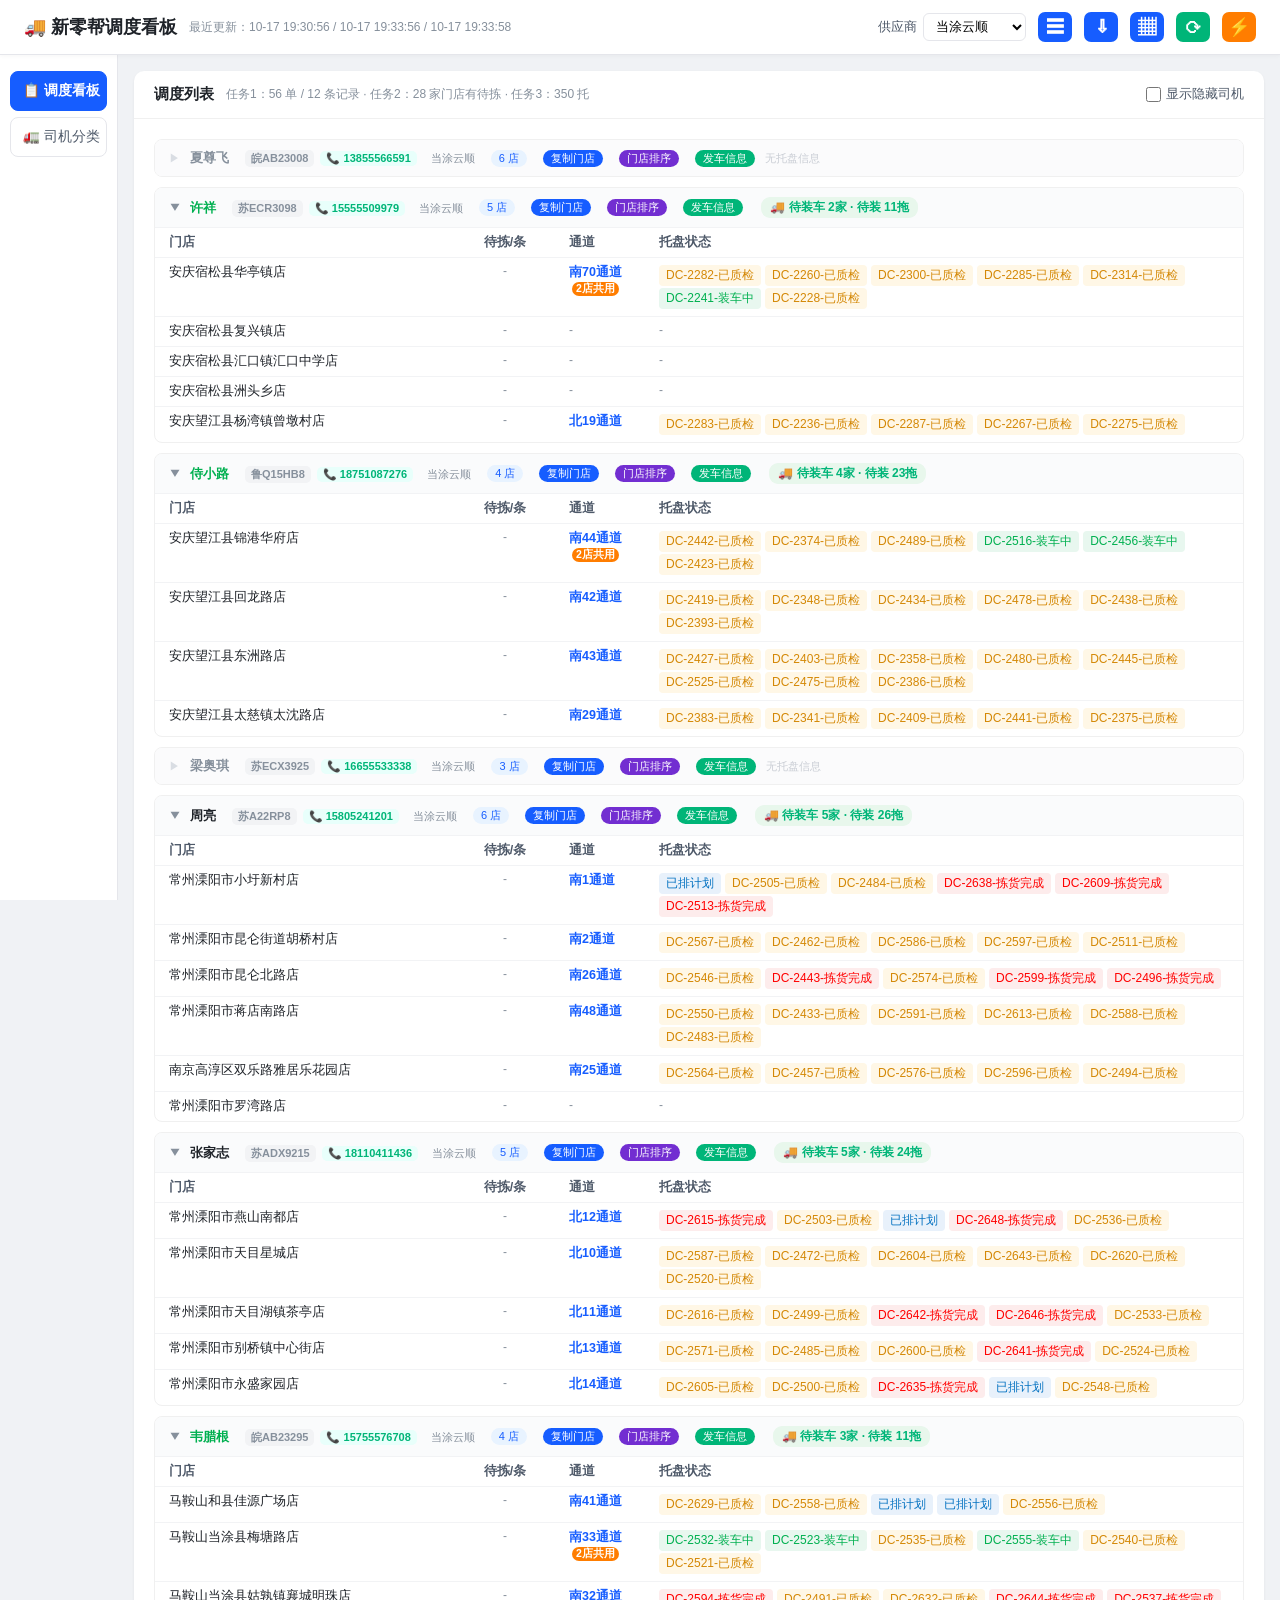
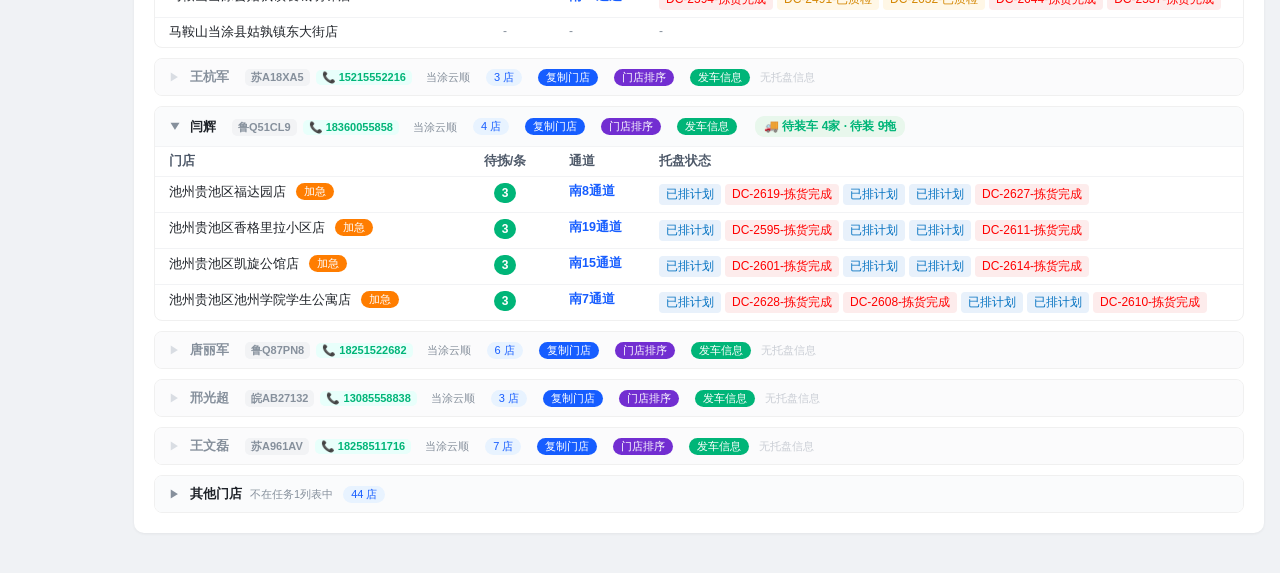
==== index.html @ 0884b400 "chore: 2026-10-18T03:35:46 更新 index.html" ====
<!DOCTYPE html>
<html lang="zh-CN">
<head>
<meta charset="UTF-8">
<meta name="viewport" content="width=device-width, initial-scale=1.0">
<title>新零帮调度看板</title>
<style>
  * { margin:0; padding:0; box-sizing:border-box; }
  body { font-family:-apple-system,"PingFang SC","Microsoft YaHei",sans-serif; background:#f0f2f5; color:#1f2329; padding-bottom:40px; }
  header { background:#fff; border-bottom:1px solid #e5e6eb; padding:12px 24px; position:sticky; top:0; z-index:10; display:flex; align-items:center; gap:12px; box-shadow:0 1px 4px rgba(0,0,0,.04); flex-wrap:wrap; }
  header h1 { font-size:18px; }
  #update-time { font-size:12px; color:#86909c; flex:1; min-width:180px; }
  .btn { border:none; border-radius:6px; padding:8px 16px; font-size:13px; cursor:pointer; color:#fff; background:#165dff; transition:.15s; }
  .btn:hover { background:#4080ff; }
  .btn:disabled { background:#a9c3ff; cursor:not-allowed; }
  .btn.mini { padding:5px 12px; font-size:12px; }
  .btn.refresh-all { background:#00b578; }
  .btn.refresh-all:hover { background:#23c082; }
  .btn.full-update { background:#ff7d00; }
  .btn.full-update:hover { background:#ff9a2e; }
  /* 【2026-10-14 用户要求】顶部按钮图标化省空间：仅图标+悬浮提示 */
  .btn.icon { width:34px; height:30px; padding:0; font-size:18px; font-weight:600; line-height:1; display:inline-flex; align-items:center; justify-content:center; border-radius:7px; }
  .spin.only { margin-right:0; }
  main { width:100%; margin:16px auto 0; padding:0 16px; }
  .card { background:#fff; border-radius:10px; box-shadow:0 1px 3px rgba(0,0,0,.06); overflow:hidden; }
  .card-head { display:flex; align-items:center; gap:12px; padding:14px 20px; border-bottom:1px solid #f0f0f0; flex-wrap:wrap; }
  .card-head h2 { font-size:15px; }
  .card-head .sub { font-size:12px; color:#86909c; flex:1; }
  .sum-row { display:none; gap:10px; flex-wrap:wrap; padding:12px 20px; border-bottom:1px solid #f0f0f0; background:#fafbfc; }  /* 2026-10-10 用户要求隐藏汇总条，需要时改回 display:flex */
  .sum-item { background:#fff; border:1px solid #f0f0f0; border-radius:6px; padding:5px 12px; font-size:12px; color:#4e5969; }
  .sum-item b { font-size:16px; margin-right:4px; }
  .card-body { padding:10px 20px 20px; font-size:13px; }
  .empty { color:#86909c; padding:20px 0; text-align:center; }
  details.group { border:1px solid #f0f0f0; border-radius:8px; margin-top:10px; overflow:hidden; }
  details.group summary { list-style:none; cursor:pointer; display:flex; align-items:center; gap:10px; padding:9px 14px; background:#fafbfc; font-size:13px; user-select:none; }
  details.group summary::-webkit-details-marker { display:none; }
  details.group summary .arrow { transition:.2s; color:#86909c; font-size:11px; }
  details.group[open] summary .arrow { transform:rotate(90deg); }
  details.group summary:hover { background:#f2f3f5; }
  .driver-cell b { font-size:13px; }
  .driver-cell b.loading { color:#00B050; }
  .driver-cell span { font-size:11px; color:#86909c; margin-left:8px; }
  .carrier-edit { font-size:11px; color:#86909c; margin-left:8px; padding:2px 6px; border-radius:5px; }
  .carrier-edit:empty { display:none; }
  .g-cnt { font-size:11px; color:#165dff; background:#e8f3ff; border-radius:10px; padding:1px 8px; }
  /* 【2026-10-14】司机联系方式：车牌 + 可点击拨号的手机号 */
  .drv-contact { display:inline-flex; align-items:center; gap:6px; margin-left:8px; white-space:nowrap; }
  .drv-plate { font-size:11px; color:#4e5969; background:#f2f3f5; border-radius:5px; padding:1px 6px; font-weight:600; }
  .drv-tel { font-size:11px; color:#00b578; text-decoration:none; background:#e8fffb; border-radius:5px; padding:1px 6px; font-weight:600; }
  .drv-tel:hover { background:#00b578; color:#fff; }
  .g-none { font-size:11px; color:#c9cdd4; }
  /* 无托盘状态信息的分组：折起且不可展开 */
  details.group.no-pallet summary { cursor:default; background:#fbfbfc; }
  details.group.no-pallet summary:hover { background:#fbfbfc; }
  details.group.no-pallet .arrow { color:#d9dde3; }
  details.group.no-pallet summary b { color:#86909c; }
  table { border-collapse:collapse; width:100%; table-layout:fixed; }
  th,td { border-top:1px solid #f2f3f5; padding:6px 14px; text-align:left; font-size:12.5px; vertical-align:top; overflow-wrap:break-word; }
  th { color:#4e5969; font-weight:600; background:#fff; }
  th.c,td.c { text-align:center; }
  col.w-store { width:300px; }
  col.w-wait { width:100px; }
  col.w-chan { width:90px; }
  .cnt { display:inline-flex; align-items:center; justify-content:center; min-width:22px; height:20px; padding:0 7px; border-radius:10px; background:#00b578; color:#fff; font-size:12px; font-weight:600; }
  .cnt.zero { background:#e5e6eb; color:#86909c; font-weight:400; }
  td.wait-hot { background:#fffbe6; }
  .channel { font-weight:600; color:#165dff; white-space:nowrap; }
  .chan-share { display:inline-block; margin-left:3px; padding:0 4px; border-radius:8px; font-size:10.5px; font-weight:600; color:#fff; background:#ff7d00; white-space:nowrap; }
  .pallet { display:inline-block; margin:1px 4px 1px 0; padding:2px 7px; border-radius:4px; font-size:12px; background:#f2f3f5; }
  .pallet.s-DOING { color:#0070C0; background:#e8f1fb; }
  .pallet.s-FINISH { color:#FF0000; background:#fdecec; }
  .pallet.s-CHECKED { color:#d48806; background:#fff7e6; }
  .pallet.s-LOADING { color:#00B050; background:#e8f7ef; }
  .loaded { color:#86909c; font-size:12px; }
  .rush-btn { margin-left:10px; padding:1px 8px; font-size:11px; border:none; border-radius:9px; background:#ff7d00; color:#fff; cursor:pointer; vertical-align:1px; }
  .rush-btn:hover { background:#ff9a2e; }
  .rush-btn:disabled { background:#c9cdd4; cursor:default; }
  .copy-btn { margin-left:6px; padding:1px 8px; font-size:11px; border:none; border-radius:9px; background:#165dff; color:#fff; cursor:pointer; vertical-align:1px; }
  .copy-btn:hover { background:#4080ff; }
  .copy-btn.ok { background:#00b578; }
  .depart-btn { margin-left:6px; padding:1px 8px; font-size:11px; border:none; border-radius:9px; background:#00b578; color:#fff; cursor:pointer; vertical-align:1px; }
  .depart-btn:hover { background:#23c082; }
  .depart-btn:disabled { background:#c9cdd4; cursor:default; }
  .route-btn { margin-left:6px; padding:1px 8px; font-size:11px; border:none; border-radius:9px; background:#722ed1; color:#fff; cursor:pointer; vertical-align:1px; }
  .route-btn:hover { background:#8b3fe8; }
  .route-btn:disabled { background:#c9cdd4; cursor:default; }
  /* ---- 左侧页签 ---- */
  .layout { display:flex; align-items:flex-start; }
  .tabs { position:sticky; width:118px; flex-shrink:0; display:flex; flex-direction:column; align-items:stretch; gap:6px; padding:16px 10px; background:#fff; border-right:1px solid #e5e6eb; height:calc(100vh - 60px); overflow-y:auto; z-index:5; }
  .tab { border:1px solid #e5e6eb; background:#fff; color:#4e5969; padding:10px 12px; border-radius:8px; font-size:13.5px; cursor:pointer; text-align:left; white-space:nowrap; }
  .tab:hover { background:#f2f3f5; }
  .tab.active { background:#165dff; border-color:#165dff; color:#fff; font-weight:600; }
  .tab.active:hover { background:#4080ff; }
  .content { flex:1; min-width:0; }
  .pallet-toggle { display:inline-flex; align-items:center; gap:5px; font-size:12.5px; color:#4e5969; cursor:pointer; user-select:none; white-space:nowrap; }
  .pallet-toggle input { width:15px; height:15px; accent-color:#165dff; cursor:pointer; }
  /* ---- 司机分类页 ---- */
  .drv-table { width:100%; border-collapse:collapse; }
  .drv-table th, .drv-table td { padding:9px 12px; border-bottom:1px solid #f2f3f5; text-align:left; font-size:13.5px; }
  .drv-table th { color:#86909c; font-weight:500; font-size:12.5px; background:#f7f8fa; }
  .drv-table tr:last-child td { border-bottom:none; }
  .drv-radio { display:inline-flex; align-items:center; gap:5px; cursor:pointer; user-select:none; font-size:13px; }
  .drv-radio input { width:16px; height:16px; accent-color:#ff7d00; cursor:pointer; }
  .drv-badge { display:inline-block; margin-left:6px; padding:1px 8px; border-radius:9px; font-size:11px; background:#fff3e8; color:#ff7d00; font-weight:600; }
  .load-progress { display:inline-block; margin-left:8px; padding:2px 9px; border-radius:9px; font-size:12px; background:#e8f7ec; color:#00b578; font-weight:600; white-space:nowrap; }
  .drv-date { color:#86909c; font-size:12px; }
  .modal-bg { position:fixed; inset:0; background:rgba(0,0,0,.45); display:none; align-items:center; justify-content:center; z-index:100; padding:14px; }
  .modal-bg.show { display:flex; }
  .modal { background:#fff; border-radius:10px; width:min(560px,100%); max-height:88vh; display:flex; flex-direction:column; overflow:hidden; box-shadow:0 8px 30px rgba(0,0,0,.2); }
  .modal h3 { font-size:15px; padding:13px 16px; border-bottom:1px solid #f0f0f0; }
  .modal .meta { font-size:12px; color:#86909c; padding:9px 16px 0; }
  .modal textarea { flex:1; margin:10px 16px; padding:10px; border:1px solid #e5e6eb; border-radius:6px; font-family:inherit; font-size:13px; line-height:1.65; min-height:300px; resize:none; color:#1f2329; background:#fafbfc; }
  .modal .foot { display:flex; gap:8px; justify-content:flex-end; padding:0 16px 14px; }
  .modal .btn.gray { background:#86909c; }
  .modal .btn.gray:hover { background:#a3aab4; }
  details.log { margin-top:16px; background:#fff; border-radius:10px; box-shadow:0 1px 3px rgba(0,0,0,.06); padding:12px 20px; }
  details.log summary { font-size:12px; color:#165dff; cursor:pointer; }
  details.log pre { background:#f7f8fa; border-radius:6px; padding:10px; font-size:11px; line-height:1.5; white-space:pre-wrap; max-height:220px; overflow:auto; margin-top:6px; color:#4e5969; }
  .spin { display:inline-block; width:12px; height:12px; border:2px solid #fff; border-top-color:transparent; border-radius:50%; animation:r .7s linear infinite; vertical-align:-2px; margin-right:5px; }
  @keyframes r { to { transform:rotate(360deg); } }

  /* ---- 手机适配（<=640px） ---- */
  @media (max-width: 640px) {
    body { padding-bottom:24px; }
    header { padding:10px 12px; gap:8px; }
    header h1 { font-size:16px; width:100%; }
    #update-time { font-size:11px; min-width:0; width:100%; order:3; }
    header label { font-size:12px !important; margin-left:auto; }
    header select { padding:8px 10px !important; font-size:13px !important; }
    .btn.mini { padding:10px 12px; font-size:13px; }
    .btn.icon { width:42px; height:36px; padding:0; font-size:20px; font-weight:600; }
    .btn.refresh-all { padding:10px 14px; }
    .btn.full-update { padding:10px 14px; }
    main { padding:0 8px; margin-top:10px; }
    .layout { display:block; }
    .tabs { position:sticky; top:0; width:100%; height:auto !important; overflow:visible; flex-direction:row; gap:8px; padding:8px 10px; border-right:none; border-bottom:1px solid #e5e6eb; box-shadow:0 2px 6px rgba(0,0,0,.05); }
    .tab { flex:1; padding:10px 8px; font-size:13px; text-align:center; border-radius:8px; }
    .card-head { padding:10px 12px; }
    .card-head h2 { font-size:14px; }
    .card-head .sub { font-size:11px; }
    .sum-row { padding:8px 10px; gap:6px; }
    .sum-item { padding:4px 8px; font-size:11px; border-radius:5px; }
    .sum-item b { font-size:14px; }
    .card-body { padding:6px 10px 14px; font-size:12.5px; }
    details.group summary { padding:10px 10px; flex-wrap:wrap; row-gap:7px; }
    /* 手机端 summary 三行：①司机姓名+劳务+店数 ②按钮 ③装车进度统计 */
    details.group summary .arrow { width:14px; flex:none; }
    .driver-cell { order:1; flex:1 1 auto; min-width:0; display:flex; flex-wrap:wrap; align-items:center; row-gap:4px; }
    .drv-contact { margin-left:0; }
    .g-cnt { order:2; flex:none; }
    .copy-btn, .route-btn, .depart-btn { order:3; margin-left:0; flex:1 1 0; text-align:center; padding:7px 0; font-size:12px; }
    .copy-btn { order:3; } .route-btn { order:4; } .depart-btn { order:5; }
    .load-progress { order:6; width:100%; text-align:center; margin-left:0; padding:6px 0; font-size:12.5px; }
    .g-none { order:7; width:100%; text-align:right; }
    .carrier-edit { width:72px; }
    col.w-store { width:34%; }
    col.w-wait { width:58px; }
    col.w-chan { width:64px; }
    th,td { padding:6px 6px; font-size:12px; }
    th:nth-child(4), td:nth-child(4) { word-break:break-all; }
    /* 表头不竖排：表格窄屏内横向滚动，列宽保底 */
    details table { display:block; overflow-x:auto; -webkit-overflow-scrolling:touch; min-width:100%; }
    details table th { white-space:nowrap; }
    details table col.w-store { width:130px; min-width:130px; }
    details table col.w-wait { width:64px; min-width:64px; }
    details table col.w-chan { width:72px; min-width:72px; }
    details table td:nth-child(4) { min-width:150px; }
    .pallet { padding:2px 5px; font-size:11px; margin:1px 2px 1px 0; }
    .cnt { min-width:20px; height:19px; font-size:11px; padding:0 5px; }
    .channel { font-size:11.5px; }
    details.log { margin-top:12px; padding:10px 12px; }
  }
  /* 超窄屏（<=380px）：列宽再收紧一点，其余靠横向滚动 */
  @media (max-width: 380px) {
    details table col.w-store { width:110px; min-width:110px; }
    details table col.w-chan { width:60px; min-width:60px; }
    .sum-item { padding:3px 6px; font-size:10px; }
    .sum-item b { font-size:13px; }
  }
</style>
</head>
<body>
<header>
  <h1>🚚 新零帮调度看板</h1>
  <span id="update-time">加载中…</span>
  <label style="font-size:12.5px;color:#4e5969;display:flex;align-items:center;gap:6px;">供应商
    <select id="carrier-sel" onchange="runTask('1')" style="padding:5px 8px;border:1px solid #e5e6eb;border-radius:6px;font-size:12.5px;background:#fff;cursor:pointer;">
      <option value="all">全部供应商</option>
      <option value="6666600000863" selected>当涂云顺</option>
      <option value="6666600000749">当涂日日顺</option>
      <option value="6666600000114">当涂逍蜂</option>
      <option value="6666600000115">当涂原赫</option>
    </select>
  </label>
  <button class="btn mini icon" id="btn-1" onclick="runTask('1')" title="任务更新" aria-label="任务更新">☰</button>
  <button class="btn mini icon" id="btn-2" onclick="runTask('2')" title="待拣更新" aria-label="待拣更新">⇩</button>
  <button class="btn mini icon" id="btn-3" onclick="runTask('3')" title="集货位更新" aria-label="集货位更新">▦</button>
  <button class="btn refresh-all icon" id="btn-all" onclick="runTask('all')" title="待拣+集货更新" aria-label="待拣+集货更新">⟳</button>
  <button class="btn full-update icon" id="btn-full" onclick="runTask('full')" title="全部更新" aria-label="全部更新">⚡</button>
</header>
<div class="layout">
<nav class="tabs">
  <button class="tab active" id="tab-board" onclick="switchTab('board')">📋 调度看板</button>
  <button class="tab" id="tab-drivers" onclick="switchTab('drivers')">🚛 司机分类</button>
</nav>
<div class="content">
<main id="page-board">
  <section class="card">
    <div class="card-head">
      <h2>调度列表</h2>
      <span class="sub" id="sub-main"></span>
      <label class="pallet-toggle" title="勾选后显示全部司机（含司机分类页中标记「不显示」的）；默认只显示标记「显示」的司机">
        <input type="checkbox" id="show-pallet-chk" onchange="if(LAST)render(LAST)">显示隐藏司机
      </label>
    </div>
    <div class="sum-row" id="sum-row"></div>
    <div class="card-body" id="body-main"><div class="empty">暂无数据，点击「全部更新」获取</div></div>
  </section>

  <details class="log" id="log-box" style="display:none;">
    <summary>执行日志</summary>
    <pre id="log-pre"></pre>
  </details>
</main>
<main id="page-drivers" style="display:none">
  <section class="card">
    <div class="card-head">
      <h2>司机分类</h2>
      <span class="sub" id="drv-sub">加载中…</span>
    </div>
    <div class="card-body" id="drv-body"><div class="empty">加载中…</div></div>
  </section>
</main>
</div>
</div>
<div class="modal-bg" id="depart-modal" onclick="if(event.target===this)closeDepartModal()">
  <div class="modal">
    <h3 id="depart-title">发车信息</h3>
    <div class="meta" id="depart-meta"></div>
    <textarea id="depart-text" readonly spellcheck="false"></textarea>
    <div class="foot">
      <button class="btn mini" onclick="copyDepartText(this)">复制</button>
      <button class="btn mini gray" onclick="closeDepartModal()">关闭</button>
    </div>
  </div>
</div>
<script>
const ST_CN = {'DOING':'已排计划','FINISH':'拣货完成','CHECKED':'已质检','LOADING':'装车中'};
let running = false;
let LAST = null;

function fmtTime(ts){
  if(!ts) return '';
  const d = new Date(ts*1000);
  const p = n => String(n).padStart(2,'0');
  return `${d.getMonth()+1}-${p(d.getDate())} ${p(d.getHours())}:${p(d.getMinutes())}:${p(d.getSeconds())}`;
}
function esc(s){ return String(s??'').replace(/[&<>"]/g, c => ({'&':'&amp;','<':'&lt;','>':'&gt;','"':'&quot;'}[c])); }

// 劳务名称手动覆盖：按司机名记在 localStorage，改完立即保存并显示
let CARRIER_OVR = {};
try{ CARRIER_OVR = JSON.parse(localStorage.getItem('xlb_carrier_ovr')||'{}'); }catch(e){ CARRIER_OVR = {}; }
function saveCarrier(input, driver){
  const v = input.value.trim();
  if(v) CARRIER_OVR[driver] = v; else delete CARRIER_OVR[driver];
  try{ localStorage.setItem('xlb_carrier_ovr', JSON.stringify(CARRIER_OVR)); }catch(e){}
}
function carrierOf(g){
  return CARRIER_OVR[g.driver] || g.carrier || '';
}

function find2(counts, name){
  if(counts[name] !== undefined) return {n: counts[name], hit: name};
  for(const k in counts){ if(k && (name.includes(k) || k.includes(name))) return {n: counts[k], hit: k}; }
  return null;
}
function find3(stores, name){
  if(stores[name]) return {e: stores[name], hit: name};
  for(const k in stores){ if(k && (name.includes(k) || k.includes(name))) return {e: stores[k], hit: k}; }
  return null;
}

function render(data){
  // 【2026-10-17】渲染全程保护：任何异常都保留原列表，绝不清空页面
  const bodyEl = document.getElementById('body-main');
  const prevHtml = bodyEl ? bodyEl.innerHTML : '';
  try{
    renderInner(data);
  }catch(e){
    if(prevHtml && bodyEl) bodyEl.innerHTML = prevHtml;
    const sub = document.getElementById('sub-main');
    if(sub) sub.textContent = '⚠️ 本次渲染异常已保留原列表（' + (e && e.message || e) + '）';
    console.error('render 异常:', e);
  }
}

function renderInner(data){
  LAST = data;
  const t1 = data['1'], t2 = data['2'], t3 = data['3'];
  const times = [];
  for(const t of ['1','2','3']) if(data[t] && data[t].ts) times.push(fmtTime(data[t].ts));
  document.getElementById('update-time').textContent =
    (times.length ? `最近更新：${times.join(' / ')}` : '尚未获取数据');

  // ---- 汇总条 ----
  let sumHtml = '';
  if(t1) sumHtml += `<span class="sum-item"><b>${t1.total}</b>已调度${esc(t1.date)}（单${t1.carrier?' · '+esc(t1.carrier):''}）</span>`;
  let counts = {}, stores = {}, fids0 = {};
  if(t2){ counts = t2.counts || {}; fids0 = t2.fids0 || {}; }
  if(t3) stores = t3.stores || {};
  const nonzero = Object.values(counts).filter(v=>v>0).length;
  // 通道共用统计：同一通道被几家门店占用（多店=多司机分属不同组，2026-09-26）
  const chanShare = {};
  for(const k in stores){ const ch=stores[k].channel||''; if(!ch) continue; (chanShare[ch]=chanShare[ch]||new Set()).add(k); }
  sumHtml += `<span class="sum-item"><b style="color:${nonzero?'#ff7d00':'#00b578'}">${Object.values(counts).reduce((a,b)=>a+b,0)}</b>待拣货（条/ ${nonzero}店）</span>`;
  const stCnt = {'DOING':0,'FINISH':0,'CHECKED':0,'LOADING':0};
  let palletTotal = 0;
  for(const k in stores) for(const p of stores[k].pallets){ stCnt[p.state] = (stCnt[p.state]||0)+1; palletTotal++; }
  sumHtml += `<span class="sum-item"><b>${Object.keys(stores).length}</b>在场门店</span>`
    + `<span class="sum-item"><b class="st-已排计划" style="font-size:16px">${stCnt.DOING||0}</b>已排计划</span>`
    + `<span class="sum-item"><b class="st-拣货完成" style="font-size:16px">${stCnt.FINISH||0}</b>拣货完成</span>`
    + `<span class="sum-item"><b class="st-已质检" style="font-size:16px">${stCnt.CHECKED||0}</b>已质检</span>`
    + `<span class="sum-item"><b class="st-装车中" style="font-size:16px">${stCnt.LOADING||0}</b>装车中</span>`;
  document.getElementById('sum-row').innerHTML = sumHtml;

  const subMain = document.getElementById('sub-main');
  const body = document.getElementById('body-main');
  if(!t1 && !t2 && !t3){ body.innerHTML = '<div class="empty">暂无数据，点击「全部更新」获取</div>'; return; }

  // 已被任务1门店消费掉的 t2/t3 名单，剩余归入"其他门店"组
  const used2 = new Set(), used3 = new Set();

  const storeRow = (name) => {
    const w = find2(counts, name); if(w) used2.add(w.hit);
    const s = find3(stores, name); if(s) used3.add(s.hit);
    let palletCell, chanCell;
    if(s){
      const shareN = (chanShare[s.e.channel]||new Set()).size;
      chanCell = `<span class="channel">${esc(s.e.channel)}</span>` + (shareN>1?`<span class="chan-share" title="此通道由${shareN}家门店共用，可能分属不同司机">${shareN}店共用</span>`:'');
      palletCell = s.e.pallets.map(p=>`<span class="pallet s-${p.state}" title="${esc(p.channel)}">${esc(p.text)}</span>`).join('') || '<span class="loaded">-</span>';
    } else { chanCell = '<span class="loaded">-</span>'; palletCell = '<span class="loaded">-</span>'; }
    const n = w ? w.n : null;
    // 加急按钮：待拣>0 且存在 priority=0（未加急）的待拣单
    let n0 = 0;
    if(w && fids0[w.hit]) n0 = fids0[w.hit].length;
    else if(w){ for(const k in fids0){ if(k && (k.includes(name) || name.includes(k))) n0 += fids0[k].length; } }
    const rush = (n && n>0 && n0>0) ? `<button class="rush-btn" data-store="${esc(name)}" onclick="rushStore(this)" title="将该门店 ${n0} 条未加急的待拣订单加急">加急</button>` : '';
    return `<tr class="${n&&n>0?'wait-hot':''}"><td>${esc(name)}${rush}</td>`
      + `<td class="c">${n===null?'<span class="loaded">-</span>':`<span class="cnt ${n?'':'zero'}">${n}</span>`}</td>`
      + `<td>${chanCell}</td><td>${palletCell}</td></tr>`;
  };

  let html = '';
  let selCf = '';   // 当前选中的劳务名称（'' = 全部供应商）
  let groups = (t1 && t1.groups) || [];
  let gidx = groups.map((_, i) => i);   // 过滤后元素对应的原始下标（copyStores 按 data-gi 取原始组）
  // 【2026-10-14 用户要求】列表跟随供应商下拉框：下拉框选了某劳务（默认当涂云顺）时，
  // 即使快照是「全部供应商」拉下来的，页面也只显示该劳务的司机任务
  {
    const sel = document.getElementById('carrier-sel');
    if(sel && sel.value !== 'all'){
      const opt = sel.options[sel.selectedIndex];
      selCf = (opt ? opt.textContent : '').trim();
      if(selCf){
        const kept = [];
        groups.forEach((g, i) => { if((g.carrier||'') && ((g.carrier||'').includes(selCf) || selCf.includes(g.carrier||''))) kept.push(i); });
        if(kept.length){          // 【保护】全部滤光（如旧快照无 carrier 字段）时保留原列表
          groups = kept.map(i => groups[i]);
          gidx = kept;
        }
      }
    }
  }
  // 更新后保持卡片展开/关闭状态：重建前记录现有卡片开关（按司机名；其他门店用固定键）
  const prevOpen = {};
  document.querySelectorAll('#body-main details.group[data-gkey]').forEach(d => { prevOpen[d.dataset.gkey] = d.open; });
  // 司机分类过滤：默认只显示标记「显示」的司机，标记「不显示」的隐藏；勾选「显示隐藏司机」看全部
  const showPallet = document.getElementById('show-pallet-chk').checked;
  const knownN = Object.keys(DRIVERS).length;
  let shownDrv = 0;
  // 【保护】先算将显示数量：若司机过滤会把所有卡片滤光，则本次忽略过滤（避免列表整页消失）
  const willShow = groups.filter(g => { const d = DRIVERS[g.driver]; return showPallet || !d || !!d.scattered || knownN === 0; }).length;
  const filterDrv = willShow > 0 || groups.length === 0;
  groups.forEach((g, k) => {
    const gi = gidx[k];   // 原始下标：copyStores/按钮按它取未过滤的组数据
    const d = DRIVERS[g.driver];
    const isScattered = d ? !!d.scattered : (knownN === 0);  // 司机名单未加载到时兜底全显示
    if(filterDrv && !showPallet && !isScattered) return;
    shownDrv++;
    // 名下门店全都没有托盘状态信息（任务3未收录）→ 默认折起且禁止展开
    const hasPallet = g.stores.some(n => { const s = find3(stores, n); return s && s.e.pallets && s.e.pallets.length; });
    // 名下门店存在「装车中」托盘 → 司机姓名显示绿色
    const loadingN = g.stores.reduce((a,n) => { const s = find3(stores, n);
      return a + (s && s.e.pallets ? s.e.pallets.filter(p=>p.state==='LOADING').length : 0); }, 0);
    // 装车进度：装车中门店数（名下存在通道号/在场托盘信息的门店都算）+ 待装托盘数（已质检+拣货完成的托盘之和，不含装车中）
    let loadStores = 0, palletCnt = 0;
    for(const n of g.stores){
      const s = find3(stores, n);
      if(!s) continue;
      if(s.e.channel || (s.e.pallets && s.e.pallets.length)) loadStores++;
      for(const p of (s.e.pallets||[])){
        if((p.state==='CHECKED' || p.state==='FINISH') &&
           (/^DC-/.test(p.text||'') || /^DC-/.test(p.channel||''))) palletCnt++;
      }
    }
    const loadProg = loadStores>0
      ? `<span class="load-progress" title="该司机有 ${loadStores} 家门店已进通道（在场待装/装车中）；待装 ${palletCnt} 拖 = 已质检+拣货完成的托盘之和（不含装车中）">🚚 待装车 ${loadStores}家 · 待装 ${palletCnt}拖</span>` : '';
    // 【2026-10-14 用户要求】司机姓名后显示车牌号+手机号，手机号可点击拨号（移动端 tel:）
    const drvMeta = DRIVERS[g.driver] || {};
    const plateTxt = g.plate || drvMeta.plate || '';
    const phoneTxt = g.phone || drvMeta.phone || '';
    const contactHtml = (plateTxt || phoneTxt)
      ? `<span class="drv-contact">${plateTxt?`<span class="drv-plate" title="车牌号">${esc(plateTxt)}</span>`:''}${phoneTxt?`<a class="drv-tel" href="tel:${esc(phoneTxt)}" onclick="event.stopPropagation();" title="点击拨打电话（移动端）">📞 ${esc(phoneTxt)}</a>`:''}</span>` : '';
    const rows = g.stores.map(storeRow).join('');
    // 展开状态：用户点过则保持原状态；首次渲染默认有托盘信息的展开
    const gkey = esc(g.driver) || '(未知司机)';
    // 【2026-10-18 用户要求】没有集货信息的司机一律收起面板（即使之前是展开状态）
    const open = hasPallet && ((gkey in prevOpen) ? prevOpen[gkey] : true);
    html += `<details class="group${hasPallet?'':' no-pallet'}" data-gkey="${gkey}"${open?' open':''}>
      <summary onclick="if(this.parentNode.classList.contains('no-pallet')){event.preventDefault();}">
      <span class="arrow">▶</span>
      <span class="driver-cell"><b class="${loadingN?'loading':''}"${loadingN?` title="该司机当前有 ${loadingN} 托装车中"`:''}>${esc(g.driver)||'(未知司机)'}</b>${contactHtml}<span class="carrier-edit" title="劳务名称">${esc(carrierOf(g))}</span></span>
      <span class="g-cnt">${g.stores.length} 店</span>
      <button class="copy-btn" data-gi="${gi}" onclick="copyStores(this);event.preventDefault();event.stopPropagation();" title="复制该司机名下门店列表，用于发送给司机">复制门店</button>
      <button class="route-btn" data-driver="${esc(g.driver)}" onclick="storeRoute(this);event.preventDefault();event.stopPropagation();" title="按从马鞍山顺丰丰泰产业园出发的货车最优路线排序该司机名下门店">门店排序</button>
      <button class="depart-btn" data-driver="${esc(g.driver)}" onclick="departInfo(this);event.preventDefault();event.stopPropagation();" title="查询该司机当天运输中订单，生成发车信息">发车信息</button>
      ${loadProg}
      ${hasPallet?'':'<span class="g-none" title="该司机名下门店暂无集货托盘状态，卡片已折起且不可展开">无托盘信息</span>'}
      </summary>
      <table><colgroup><col class="w-store"><col class="w-wait"><col class="w-chan"><col></colgroup><tr><th>门店</th><th class="c">待拣/条</th><th>通道</th><th>托盘状态</th></tr>${rows}</table>
    </details>`;
  });
  // 其他门店：出现在任务2/3但不在任务1列表的
  const extra = [];
  for(const k in stores) if(!used3.has(k)) extra.push(k);
  for(const k in counts) if(!used2.has(k) && !extra.includes(k)) extra.push(k);
  // 【2026-10-17】选中具体劳务时，其他门店排除明确属于其他劳务司机的门店
  // （否则逍蜂/原赫等司机的门店全塞进「其他门店」，看起来像筛选没生效）
  if(selCf){
    const allGroups = (t1 && t1.groups) || [];
    const otherStore = k => allGroups.some(g => {
      const c = g.carrier || '';
      if(!c || c.includes(selCf) || selCf.includes(c)) return false;   // 同劳务或未知劳务不排除
      return (g.stores || []).some(n => n && (n.includes(k) || k.includes(n)));
    });
    for(let i = extra.length - 1; i >= 0; i--) if(otherStore(extra[i])) extra.splice(i, 1);
  }
  if(extra.length){
    const rows = extra.map(storeRow).join('');
    const extraOpen = ('__extra__' in prevOpen) ? prevOpen['__extra__'] : false;
    html += `<details class="group" data-gkey="__extra__"${extraOpen?' open':''}><summary>
      <span class="arrow">▶</span>
      <span class="driver-cell"><b>其他门店</b><span>不在任务1列表中</span></span>
      <span class="g-cnt">${extra.length} 店</span>
      </summary>
      <table><colgroup><col class="w-store"><col class="w-wait"><col class="w-chan"><col></colgroup><tr><th>门店</th><th class="c">待拣/条</th><th>通道</th><th>托盘状态</th></tr>${rows}</table>
    </details>`;
  }
  body.innerHTML = html || '<div class="empty">暂无门店数据</div>';

  let sub = [];
  if(t1){
    const hiddenN = groups.length - shownDrv;
    sub.push(`任务1：${t1.total} 单 / ${groups.length} 条记录` + (hiddenN>0 ? `（已隐藏 ${hiddenN} 位司机）` : ''));
  }
  sub.push(`任务2：${nonzero} 家门店有待拣`);
  sub.push(`任务3：${palletTotal} 托`);
  subMain.textContent = sub.join(' · ');
}

let STATIC_MODE = false;   // Pages 静态镜像：读仓库快照展示；更新按钮经隧道转发本机执行
let LIVE_URL = '';
let DRIVERS = {};          // 司机分类名单：{ 司机名: {scattered(=显示), carrier,...} }，用于调度看板过滤不显示的司机

// 拉取司机分类名单（不刷新司机分类页 UI）
async function fetchDriversMap(){
  try{
    const base = STATIC_MODE ? await ensureTunnel() : '';
    if(STATIC_MODE && !base) return;
    const r = await fetch(base + '/api/drivers');
    const j = await r.json();
    if(j.ok && Array.isArray(j.drivers)){
      DRIVERS = {};
      j.drivers.forEach(d => { DRIVERS[d.name] = d; });
    }
  }catch(e){ /* 拉取失败时保留旧名单，render 兜底全显示 */ }
}

// 读取本机隧道入口（tunnel_url.js 只存在于 Pages 仓库）
fetch('tunnel_url.js?t='+Date.now()).then(r=>r.ok?r.text():'').then(t=>{
  const m = t && t.match(/https:\/\/[a-z0-9-]+\.trycloudflare\.com/);
  if(m) LIVE_URL = m[0];
}).catch(()=>{});

async function load(){
  try{
    const r = await fetch('/api/data');
    if(r.ok){ const j = await r.json(); render(j.data); return; }
    throw new Error('api '+r.status);
  }catch(e){
    // 静态站回退：读同目录快照 JSON（GitHub Actions 每5分钟更新）
    STATIC_MODE = true;
    try{
      const q = async f => { const r = await fetch(f+'?t='+Date.now()); return r.ok ? await r.json() : null; };
      const [a,b,c] = await Promise.all([q('data_task1.json'), q('data_task2.json'), q('data_task3.json')]);
      const d = {};
      if(a) d['1']=a; if(b) d['2']=b; if(c) d['3']=c;
      render(d);
      if(!a&&!b&&!c) document.getElementById('update-time').textContent = '快照数据不可用';
    }catch(e2){
      document.getElementById('update-time').textContent = '加载失败: '+e2;
    }
  }
}

async function ensureTunnel(){
  // 惰性兜底：页面加载时的隧道探测可能因网络抖动失败，点更新时再试一次
  if(LIVE_URL) return LIVE_URL;
  if(!STATIC_MODE) return '';
  try{
    const t = await fetch('tunnel_url.js?t='+Date.now()).then(r=>r.ok?r.text():'');
    // 只认真实快速隧道地址（形如 xxx-yyy-zzz.trycloudflare.com），排除 api./update. 等非隧道主机
    const m = t && t.match(/https:\/\/[a-z0-9]+(?:-[a-z0-9]+){2,}\.trycloudflare\.com/);
    if(m) LIVE_URL = m[0];
  }catch(e){}
  return LIVE_URL;
}

// 门店待拣订单加急：服务端按任务2快照里的 fid 批量调 addpriority
// 【2026-10-14 用户要求】加急成功后不再自动刷新待拣（避免打断当前浏览）
async function rushStore(btn){
  const store = btn.dataset.store;
  if(!store || btn.disabled) return;
  const base = STATIC_MODE ? await ensureTunnel() : '';
  if(STATIC_MODE && !base){ alert('隧道入口未就绪，暂时无法加急。'); return; }
  const old = btn.innerHTML;
  btn.disabled = true; btn.innerHTML = '…';
  try{
    const ctrl = new AbortController();
    const timer = setTimeout(()=>ctrl.abort(), 60000);
    const r = await fetch(base + '/api/priority?store=' + encodeURIComponent(store),
      {method:'POST', signal: ctrl.signal}).finally(()=>clearTimeout(timer));
    const j = await r.json();
    if(j.ok){
      btn.innerHTML = '已加急✓';
      // 2026-10-14：不自动刷新待拣，页面数据保持不变（手动点「待拣更新」即可刷新）
    }else{
      btn.innerHTML = old; btn.disabled = false;
      alert('加急失败：' + (j.msg || '未知错误'));
    }
  }catch(e){
    const detail = (e && e.name === 'AbortError') ? '请求超时' : ((e && e.message) || String(e));
    btn.innerHTML = old; btn.disabled = false;
    alert('加急请求失败：' + detail);
  }
}

// 复制单个门店名称（门店旁小按钮）
// 复制司机名下门店列表：优先 clipboard API，局域网 http 环境降级 execCommand
function copyStores(btn){
  const gi = +btn.dataset.gi;
  const g = LAST && LAST['1'] && LAST['1'].groups && LAST['1'].groups[gi];
  if(!g || !g.stores || !g.stores.length){ alert('未找到该司机名下门店数据'); return; }
  const text = g.stores.join('\n\n');
  copyText(text, btn, '复制门店');
}
function copyText(text, btn, oldLabel){
  const done = () => {
    btn.textContent = '已复制✓'; btn.classList.add('ok'); btn.disabled = true;
    setTimeout(()=>{ btn.textContent = oldLabel; btn.classList.remove('ok'); btn.disabled = false; }, 1500);
  };
  if(navigator.clipboard && window.isSecureContext){
    navigator.clipboard.writeText(text).then(done).catch(()=>fallbackCopy(text, done));
  }else{
    fallbackCopy(text, done);
  }
}
function fallbackCopy(text, done){
  const ta = document.createElement('textarea');
  ta.value = text;
  ta.style.cssText = 'position:fixed;left:-9999px;top:0;opacity:0';
  document.body.appendChild(ta);
  ta.focus(); ta.select();
  try{
    if(document.execCommand('copy')){ done(); }
    else{ throw new Error('copy 命令失败'); }
  }catch(e){
    alert('复制失败，请手动选择复制：\n\n' + text);
  }finally{
    document.body.removeChild(ta);
  }
}

// 发车信息：查该司机当天运输中订单 → 弹窗展示可复制文本
// ---- 页签切换与司机分类 ----
// 页签吸顶：top 与高度都跟随 header 实际高度（header 会换行变高）
// 手机端页签为顶部横条，同样吸在 header 下方（否则会被 sticky header 盖住）
function fitTabs(){
  const t = document.querySelector('.tabs');
  if(!t) return;
  const h = document.querySelector('header').offsetHeight;
  t.style.top = h + 'px';
  if(window.innerWidth > 640){
    t.style.height = 'calc(100vh - ' + h + 'px)';
  } else {
    t.style.height = 'auto';
  }
}
window.addEventListener('resize', fitTabs);
window.addEventListener('load', fitTabs);
fitTabs();
function switchTab(pg){
  document.getElementById('tab-board').classList.toggle('active', pg==='board');
  document.getElementById('tab-drivers').classList.toggle('active', pg==='drivers');
  document.getElementById('page-board').style.display = pg==='board' ? '' : 'none';
  document.getElementById('page-drivers').style.display = pg==='drivers' ? '' : 'none';
  if(pg==='drivers') loadDrivers();
  if(pg==='board' && LAST) fetchDriversMap().then(()=>render(LAST));
}
async function loadDrivers(){
  const base = STATIC_MODE ? await ensureTunnel() : '';
  const body = document.getElementById('drv-body');
  if(STATIC_MODE && !base){ body.innerHTML = '<div class="empty">隧道入口未就绪，暂时无法加载。</div>'; return; }
  try{
    const r = await fetch(base + '/api/drivers');
    const j = await r.json();
    if(!j.ok) throw new Error('bad response');
    renderDrivers(j);
  }catch(e){
    body.innerHTML = '<div class="empty">加载失败，请稍后重试</div>';
  }
}
function renderDrivers(j){
  // 只显示当天有配送任务的司机（last_seen=今天，随任务1更新自动刷新）
  const todayN = (j.drivers || []).filter(d => d.last_seen === j.today);
  const list = todayN;
  const sc = list.filter(d=>d.scattered).length;
  document.getElementById('drv-sub').textContent =
    `今天 ${list.length} 人 · 显示 ${sc} · 不显示 ${list.length-sc}` +
    (j.drivers && j.drivers.length > list.length ? ` ·（历史司机 ${j.drivers.length-list.length} 人未显示）` : '');
  const body = document.getElementById('drv-body');
  if(!list.length){
    body.innerHTML = '<div class="empty">今天暂无配送司机，点「任务更新」后自动记录</div>';
    return;
  }
  const rows = list.map(d => {
    const show = !!d.scattered;
    const badge = show
      ? '<span class="drv-badge">显示中</span>'
      : '<span class="drv-badge" style="background:#e8f3ff;color:#165dff">已隐藏</span>';
    const carrier = esc(d.carrier || '-');
    // 【2026-10-14】姓名后显示车牌+手机号，手机号可点击拨号
    const contact = (d.plate || d.phone)
      ? `<span class="drv-contact">${d.plate?`<span class="drv-plate">${esc(d.plate)}</span>`:''}${d.phone?`<a class="drv-tel" href="tel:${esc(d.phone)}" title="点击拨打电话（移动端）">📞 ${esc(d.phone)}</a>`:''}</span>` : '';
    return `<tr>
      <td><span class="drv-name">${esc(d.name)}</span>${contact}</td>
      <td>${carrier}</td>
      <td>
        <label class="drv-radio"><input type="radio" name="drv-${esc(d.name)}" data-on="1"${show?' checked':''} onclick="toggleShow('${esc(d.name)}',1)">显示</label>
        <label class="drv-radio"><input type="radio" name="drv-${esc(d.name)}" data-on="0"${show?'':' checked'} onclick="toggleShow('${esc(d.name)}',0)">不显示</label>
      </td>
      <td>${badge}</td>
    </tr>`;
  }).join('');
  body.innerHTML = `<table class="drv-table"><thead><tr><th>司机</th><th>承运商</th><th>调度看板显示</th><th>状态</th></tr></thead><tbody>${rows}</tbody></table>`;
}
async function toggleShow(name, show){
  const base = STATIC_MODE ? await ensureTunnel() : '';
  if(STATIC_MODE && !base){ loadDrivers(); return; }
  try{
    await fetch(base + '/api/drivers_set?driver=' + encodeURIComponent(name) + '&scattered=' + (show?'1':'0'), {method:'POST'});
  }catch(e){ alert('保存失败，请重试'); }
  loadDrivers();
  // 显示状态影响调度看板过滤，切回看板时重新渲染
  if(LAST) fetchDriversMap().then(()=>render(LAST));
}
async function storeRoute(btn){
  const driver = btn.dataset.driver;
  if(!driver) return;
  const base = STATIC_MODE ? await ensureTunnel() : '';
  if(STATIC_MODE && !base){ alert('隧道入口未就绪，暂时无法获取门店排序。'); return; }
  const old = btn.textContent;
  btn.disabled = true; btn.textContent = '计算中…';
  try{
    const ctrl = new AbortController();
    const timer = setTimeout(()=>ctrl.abort(), 90000);
    const r = await fetch(base + '/api/store_route?driver=' + encodeURIComponent(driver),
      {signal: ctrl.signal}).finally(()=>clearTimeout(timer));
    const j = await r.json();
    if(!j.ok){ alert('门店排序失败：' + (j.msg || '未知错误')); return; }
    document.getElementById('depart-title').textContent = '门店排序 · ' + driver;
    document.getElementById('depart-meta').textContent =
      `在途 ${j.count} 店 · 直线全程约 ${j.total_km} 公里 · 起点：马鞍山顺丰丰泰产业园` +
      (j.missing && j.missing.length ? ` · ⚠️${j.missing.length} 家无坐标排最后` : '');
    document.getElementById('depart-text').value = j.text;
    document.getElementById('depart-modal').classList.add('show');
  }catch(e){
    const detail = (e && e.name === 'AbortError') ? '请求超时' : ((e && e.message) || String(e));
    alert('门店排序失败：' + detail);
  }finally{
    btn.disabled = false; btn.textContent = old;
  }
}
async function departInfo(btn){
  const driver = btn.dataset.driver;
  if(!driver) return;
  const base = STATIC_MODE ? await ensureTunnel() : '';
  if(STATIC_MODE && !base){ alert('隧道入口未就绪，暂时无法获取发车信息。'); return; }
  const old = btn.textContent;
  btn.disabled = true; btn.textContent = '查询中…';
  try{
    const ctrl = new AbortController();
    const timer = setTimeout(()=>ctrl.abort(), 60000);
    const r = await fetch(base + '/api/departure?driver=' + encodeURIComponent(driver),
      {signal: ctrl.signal}).finally(()=>clearTimeout(timer));
    const j = await r.json();
    if(!j.ok){ alert('获取发车信息失败：' + (j.msg || '未知错误')); return; }
    document.getElementById('depart-title').textContent = '发车信息 · ' + driver;
    document.getElementById('depart-meta').textContent =
      `运输中 ${j.orders} 单 · ${j.date}` + (j.km ? ` · 最低 ${j.km}` : '');
    document.getElementById('depart-text').value = j.text;
    document.getElementById('depart-modal').classList.add('show');
  }catch(e){
    const detail = (e && e.name === 'AbortError') ? '请求超时' : ((e && e.message) || String(e));
    alert('获取发车信息失败：' + detail);
  }finally{
    btn.disabled = false; btn.textContent = old;
  }
}
function closeDepartModal(){
  document.getElementById('depart-modal').classList.remove('show');
}
function copyDepartText(btn){
  copyText(document.getElementById('depart-text').value, btn, '复制');
}

async function runTask(tid, isRetry){
  if(running) return;
  // 静态镜像（Pages）：经隧道转发到本机执行；隧道未开启则提示
  const base = STATIC_MODE ? await ensureTunnel() : '';
  if(STATIC_MODE && !base){
    alert('隧道入口未就绪，暂时不能在网页上手动更新。\n页面仍显示最近一次同步的数据；Mac 上开启看板与隧道后即可恢复。');
    return;
  }
  running = true;
  document.querySelectorAll('.btn').forEach(b=>b.disabled=true);
  const sel = document.getElementById('carrier-sel');
  if(sel) sel.disabled = true;
  const btn = document.getElementById('btn-'+tid);
  const LBL = {'1':'☰','2':'⇩','3':'▦','all':'⟳','full':'⚡'};   // 图标按钮：更新完成后恢复图标
  const old = LBL[tid] || '📋';
  if(btn) btn.innerHTML = '<span class="spin only"></span>';
  try{
    let url = base + '/api/run?task='+tid;
    if(tid==='1' || tid==='all' || tid==='full'){
      const cv = sel ? sel.value : 'all';
      url += '&carrier='+encodeURIComponent(cv);
    }
    // 超时保护：请求卡死时自动中断，避免 running 卡住导致按钮永久失效
    // （全部更新要连跑 3 个任务，给更长的等待时间）
    const TMO = tid==='full' ? 300000 : 180000;
    const ctrl = new AbortController();
    const timer = setTimeout(()=>ctrl.abort(), TMO);
    const r = await fetch(url, {method:'POST', signal: ctrl.signal}).finally(()=>clearTimeout(timer));
    if(!r.ok) throw new Error('HTTP '+r.status);
    const j = await r.json();
    await fetchDriversMap();   // 任务更新可能新增司机，先刷新名单再渲染（托盘车过滤用）
    render(j.data);
    const box = document.getElementById('log-box'), pre = document.getElementById('log-pre');
    pre.textContent = (j.ok?'✅ 执行完成\n':'❌ 执行失败\n') + (j.log||'');
    box.style.display = 'block';
    if(btn) btn.innerHTML = old;
    if(document.getElementById('tab-drivers').classList.contains('active')) loadDrivers();
  }catch(e){
    // 静态镜像下失败的两类原因，都要自动重试：
    //  ① 隧道地址已过期（隧道重启后地址变了）→ 重取 tunnel_url.js，换址立即重试
    //  ② 隧道瞬时抖动（cloudflared 与边缘断连 1~3 秒后自动重连，地址不变）
    //     → 只等 2.5 秒原地重试（【2026-10-15 修复】之前地址不变就不重试，会直接弹失败）
    if(STATIC_MODE && (isRetry || 0) < 2){
      const attempt = isRetry || 0;
      const oldUrl = LIVE_URL;
      LIVE_URL = '';
      const nb = await ensureTunnel();
      if(nb && nb !== oldUrl) return runTask(tid, attempt + 1);   // 换址：立即重试
      if(nb) {
        if(btn) btn.innerHTML = '<span class="spin only"></span>';
        await new Promise(r => setTimeout(r, 2500));              // 同址：等边缘恢复
        return runTask(tid, attempt + 1);
      }
      LIVE_URL = oldUrl;   // 连入口都拉不到，走下面的失败提示
    }
    const detail = (e && e.name === 'AbortError')
      ? '请求超过 3 分钟未响应，已中断。任务可能仍在 Mac 上后台执行，稍后刷新页面查看结果。'
      : (e && e.message) || String(e);
    alert(STATIC_MODE
      ? '更新失败：'+detail+'\n（已自动重试 2 次仍失败；通常是 Mac 上隧道正在重连，等 10 秒后再点一次即可。页面仍显示最近一次同步的数据）'
      : '请求失败: '+detail);
    if(btn) btn.innerHTML = old;
  }finally{
    running = false;
    document.querySelectorAll('.btn').forEach(b=>b.disabled=false);
    const s = document.getElementById('carrier-sel');
    if(s) s.disabled = false;
  }
}

load();
// 初始拉取司机名单后重渲染（托盘车司机过滤）
fetchDriversMap().then(()=>{ if(LAST) render(LAST); });
// 不做任何自动刷新：本机看板手动更新，Pages 读取同步过来的快照
</script>
</body>
</html>
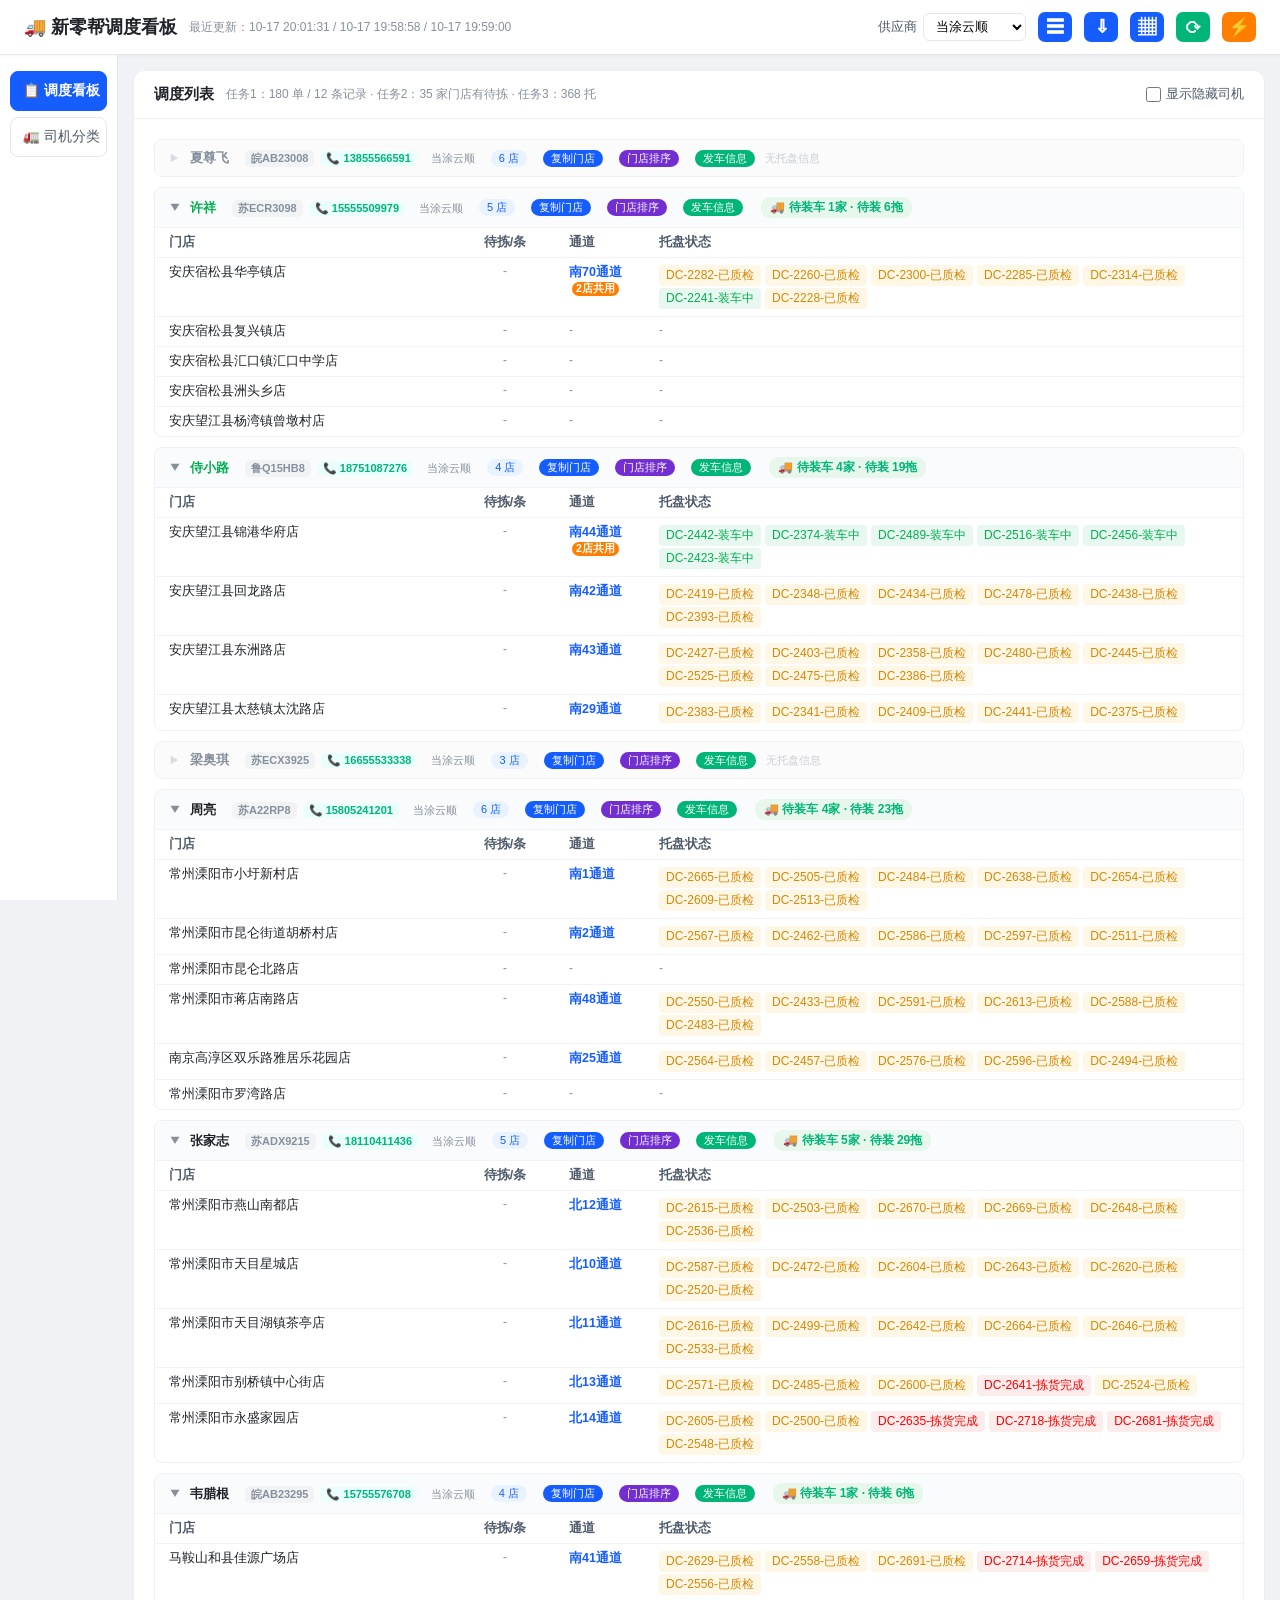
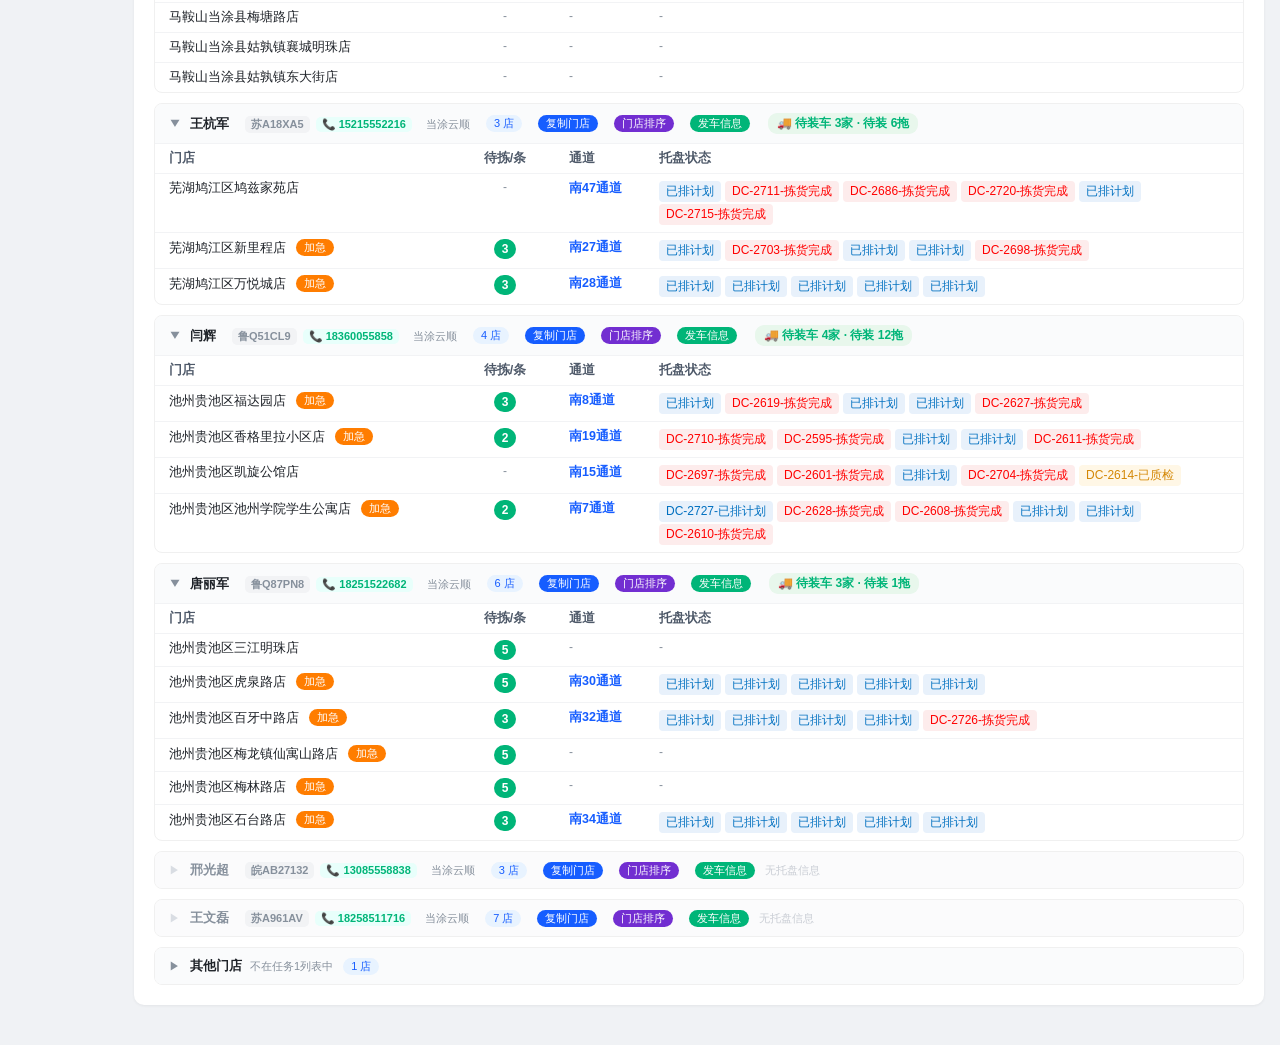
==== commit be440ee8: "chore: 2026-10-18T04:02:37 更新 index.html" ====
--- a/index.html
+++ b/index.html
@@ -184,7 +184,7 @@
   <h1>🚚 新零帮调度看板</h1>
   <span id="update-time">加载中…</span>
   <label style="font-size:12.5px;color:#4e5969;display:flex;align-items:center;gap:6px;">供应商
-    <select id="carrier-sel" onchange="runTask('1')" style="padding:5px 8px;border:1px solid #e5e6eb;border-radius:6px;font-size:12.5px;background:#fff;cursor:pointer;">
+    <select id="carrier-sel" onchange="onCarrierChange()" style="padding:5px 8px;border:1px solid #e5e6eb;border-radius:6px;font-size:12.5px;background:#fff;cursor:pointer;">
       <option value="all">全部供应商</option>
       <option value="6666600000863" selected>当涂云顺</option>
       <option value="6666600000749">当涂日日顺</option>
@@ -734,8 +734,16 @@
   copyText(document.getElementById('depart-text').value, btn, '复制');
 }
 
+// 【2026-10-18】供应商下拉框：直接用本地快照即时过滤重渲染（不再重新拉数）
+function onCarrierChange(){
+  if(LAST){ render(LAST); }
+  else { runTask('1'); }   // 尚无数据时才触发拉取
+}
+
 async function runTask(tid, isRetry){
   if(running) return;
+  // 【2026-10-18 修复】任务1永远拉全部供应商：之前按下拉框供应商拉数会把快照覆盖成
+  // 只有一家的数据，切到其它供应商时列表显示错误司机。供应商过滤改为纯前端即时过滤。
   // 静态镜像（Pages）：经隧道转发到本机执行；隧道未开启则提示
   const base = STATIC_MODE ? await ensureTunnel() : '';
   if(STATIC_MODE && !base){
@@ -753,8 +761,7 @@
   try{
     let url = base + '/api/run?task='+tid;
     if(tid==='1' || tid==='all' || tid==='full'){
-      const cv = sel ? sel.value : 'all';
-      url += '&carrier='+encodeURIComponent(cv);
+      url += '&carrier=all';   // 快照始终全量，页面按下拉框前端过滤
     }
     // 超时保护：请求卡死时自动中断，避免 running 卡住导致按钮永久失效
     // （全部更新要连跑 3 个任务，给更长的等待时间）
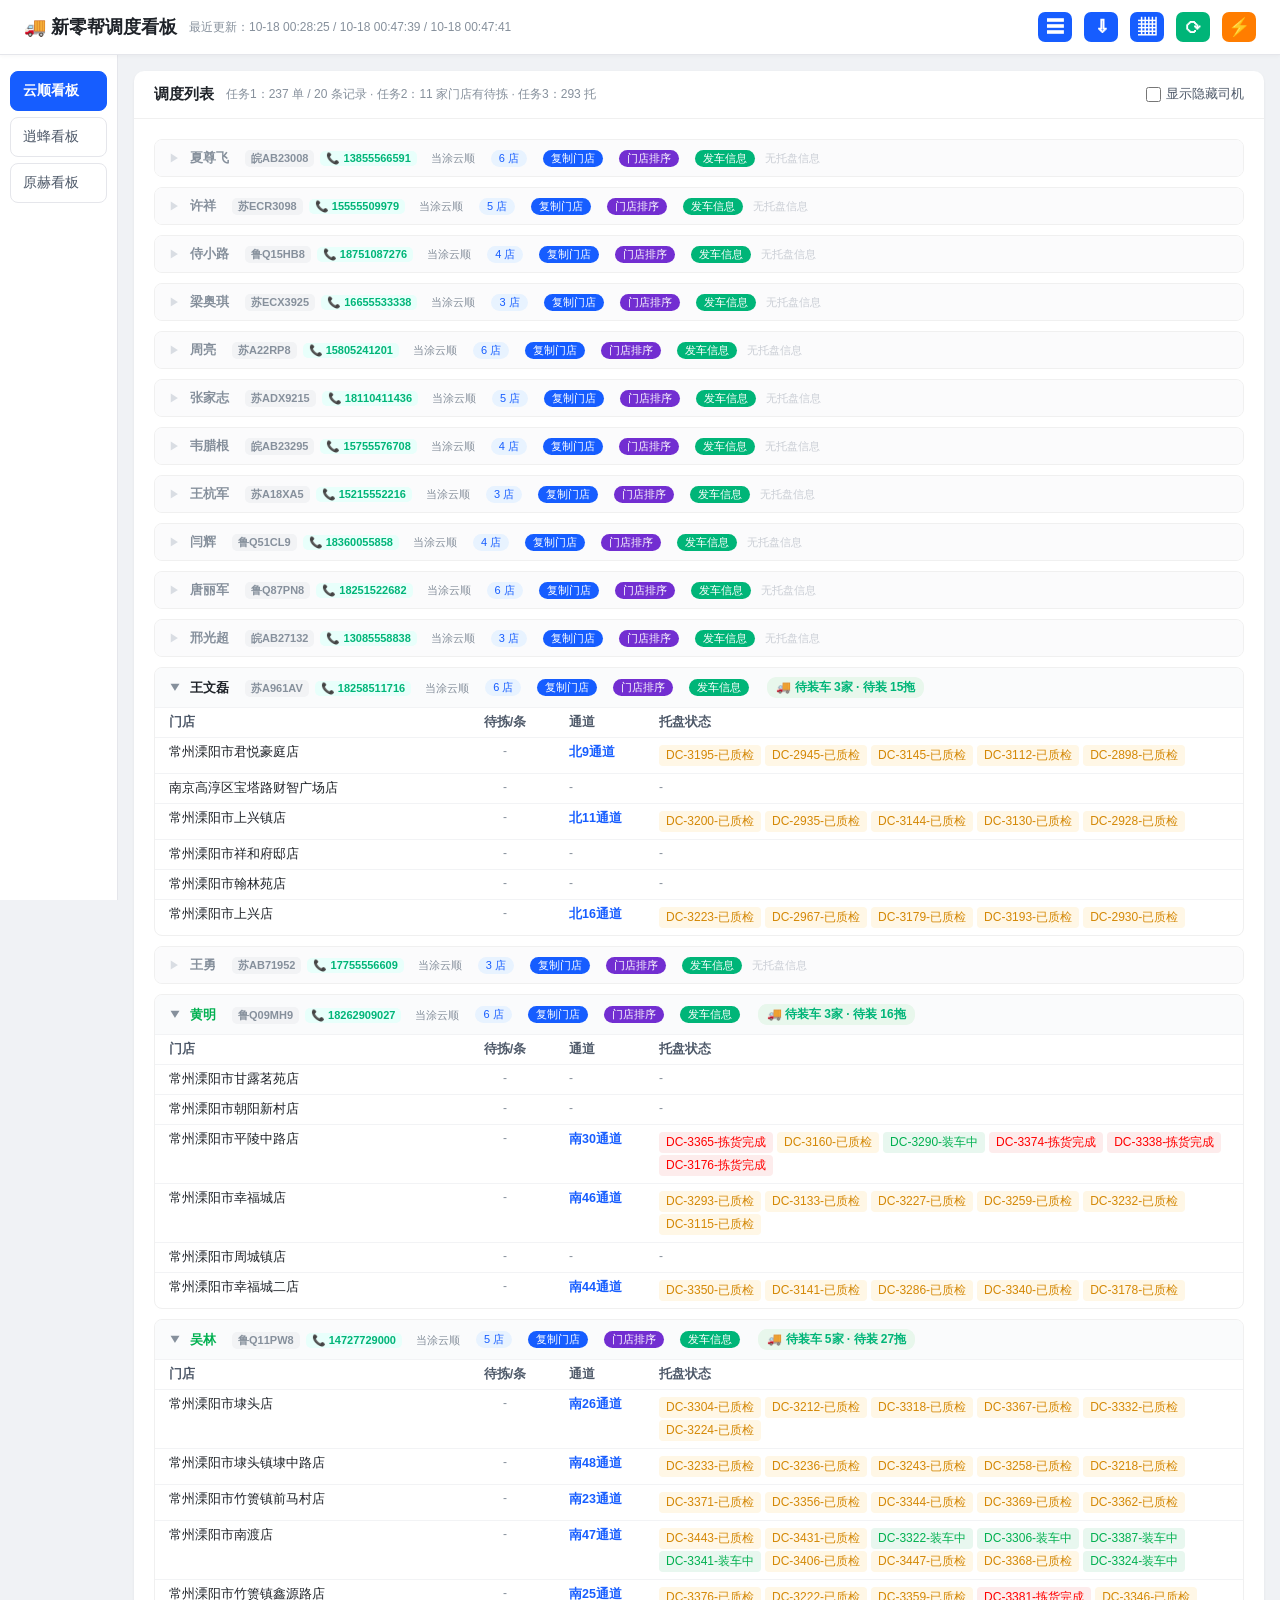
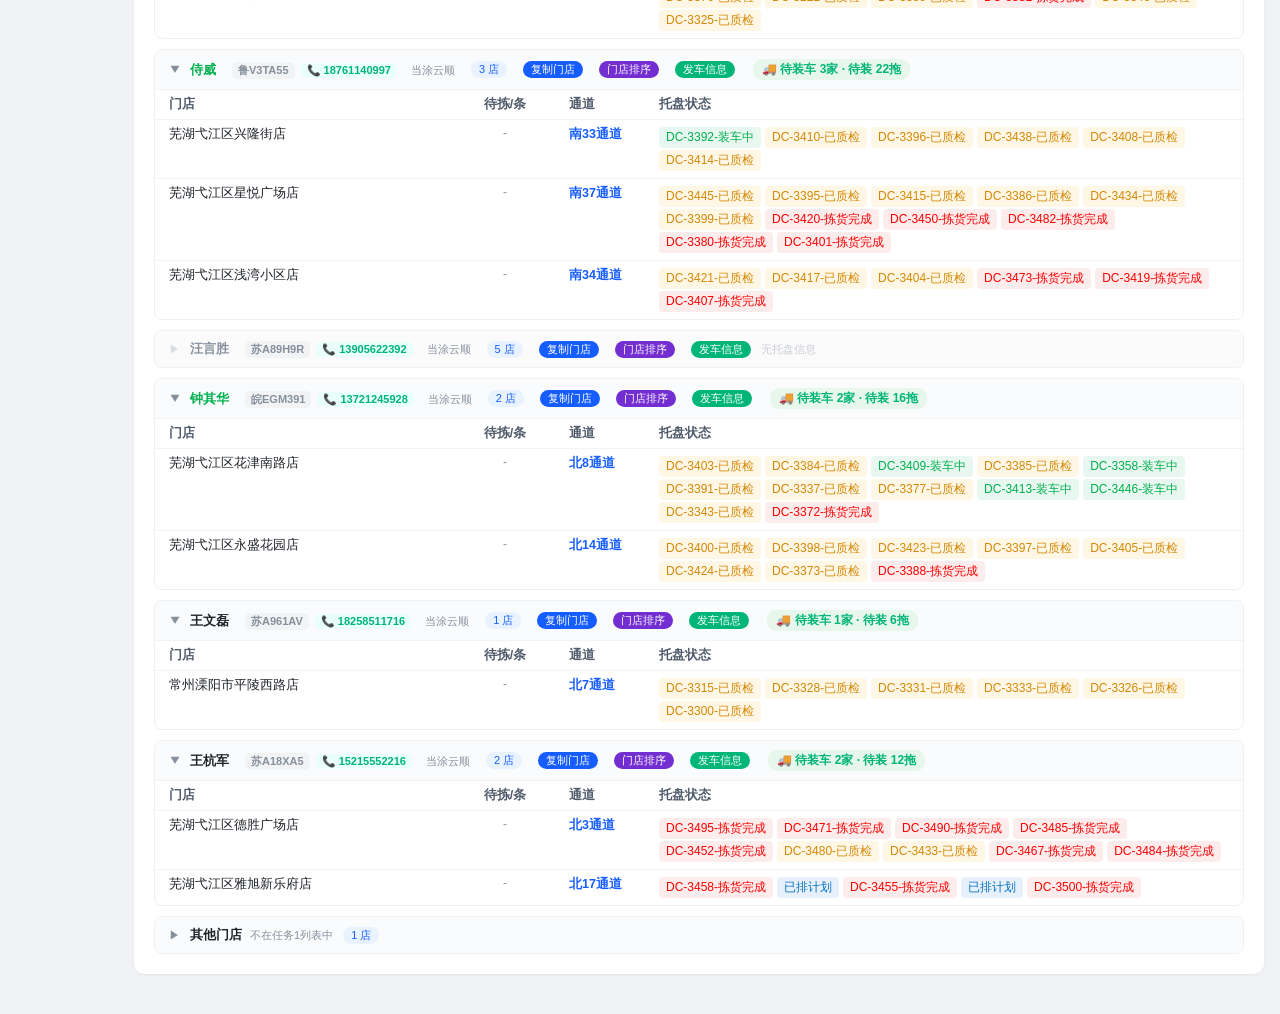
==== commit d10f9818: "chore: 2026-10-18T08:48:27 更新 index.html" ====
--- a/index.html
+++ b/index.html
@@ -183,15 +183,6 @@
 <header>
   <h1>🚚 新零帮调度看板</h1>
   <span id="update-time">加载中…</span>
-  <label style="font-size:12.5px;color:#4e5969;display:flex;align-items:center;gap:6px;">供应商
-    <select id="carrier-sel" onchange="onCarrierChange()" style="padding:5px 8px;border:1px solid #e5e6eb;border-radius:6px;font-size:12.5px;background:#fff;cursor:pointer;">
-      <option value="all">全部供应商</option>
-      <option value="6666600000863" selected>当涂云顺</option>
-      <option value="6666600000749">当涂日日顺</option>
-      <option value="6666600000114">当涂逍蜂</option>
-      <option value="6666600000115">当涂原赫</option>
-    </select>
-  </label>
   <button class="btn mini icon" id="btn-1" onclick="runTask('1')" title="任务更新" aria-label="任务更新">☰</button>
   <button class="btn mini icon" id="btn-2" onclick="runTask('2')" title="待拣更新" aria-label="待拣更新">⇩</button>
   <button class="btn mini icon" id="btn-3" onclick="runTask('3')" title="集货位更新" aria-label="集货位更新">▦</button>
@@ -200,8 +191,9 @@
 </header>
 <div class="layout">
 <nav class="tabs">
-  <button class="tab active" id="tab-board" onclick="switchTab('board')">📋 调度看板</button>
-  <button class="tab" id="tab-drivers" onclick="switchTab('drivers')">🚛 司机分类</button>
+  <button class="tab active" id="tab-6666600000863" onclick="switchTab('6666600000863')">云顺看板</button>
+  <button class="tab" id="tab-6666600000114" onclick="switchTab('6666600000114')">逍蜂看板</button>
+  <button class="tab" id="tab-6666600000115" onclick="switchTab('6666600000115')">原赫看板</button>
 </nav>
 <div class="content">
 <main id="page-board">
@@ -209,7 +201,7 @@
     <div class="card-head">
       <h2>调度列表</h2>
       <span class="sub" id="sub-main"></span>
-      <label class="pallet-toggle" title="勾选后显示全部司机（含司机分类页中标记「不显示」的）；默认只显示标记「显示」的司机">
+      <label class="pallet-toggle" title="勾选后显示全部司机（含标记「不显示」的）；默认只显示标记「显示」的司机">
         <input type="checkbox" id="show-pallet-chk" onchange="if(LAST)render(LAST)">显示隐藏司机
       </label>
     </div>
@@ -221,15 +213,6 @@
     <summary>执行日志</summary>
     <pre id="log-pre"></pre>
   </details>
-</main>
-<main id="page-drivers" style="display:none">
-  <section class="card">
-    <div class="card-head">
-      <h2>司机分类</h2>
-      <span class="sub" id="drv-sub">加载中…</span>
-    </div>
-    <div class="card-body" id="drv-body"><div class="empty">加载中…</div></div>
-  </section>
 </main>
 </div>
 </div>
@@ -351,24 +334,16 @@
   };
 
   let html = '';
-  let selCf = '';   // 当前选中的劳务名称（'' = 全部供应商）
+  let selCf = CARRIER_NAME[CUR_CARRIER] || '';   // 当前承运商（左侧菜单标签页，'' = 全部）
   let groups = (t1 && t1.groups) || [];
   let gidx = groups.map((_, i) => i);   // 过滤后元素对应的原始下标（copyStores 按 data-gi 取原始组）
-  // 【2026-10-14 用户要求】列表跟随供应商下拉框：下拉框选了某劳务（默认当涂云顺）时，
-  // 即使快照是「全部供应商」拉下来的，页面也只显示该劳务的司机任务
-  {
-    const sel = document.getElementById('carrier-sel');
-    if(sel && sel.value !== 'all'){
-      const opt = sel.options[sel.selectedIndex];
-      selCf = (opt ? opt.textContent : '').trim();
-      if(selCf){
-        const kept = [];
-        groups.forEach((g, i) => { if((g.carrier||'') && ((g.carrier||'').includes(selCf) || selCf.includes(g.carrier||''))) kept.push(i); });
-        if(kept.length){          // 【保护】全部滤光（如旧快照无 carrier 字段）时保留原列表
-          groups = kept.map(i => groups[i]);
-          gidx = kept;
-        }
-      }
+  // 【2026-10-18】列表跟随左侧承运商看板：选中某承运商时只显示该劳务的司机任务
+  if(selCf){
+    const kept = [];
+    groups.forEach((g, i) => { if((g.carrier||'') && ((g.carrier||'').includes(selCf) || selCf.includes(g.carrier||''))) kept.push(i); });
+    if(kept.length){          // 【保护】全部滤光（如旧快照无 carrier 字段）时保留原列表
+      groups = kept.map(i => groups[i]);
+      gidx = kept;
     }
   }
   // 更新后保持卡片展开/关闭状态：重建前记录现有卡片开关（按司机名；其他门店用固定键）
@@ -609,13 +584,15 @@
 window.addEventListener('resize', fitTabs);
 window.addEventListener('load', fitTabs);
 fitTabs();
-function switchTab(pg){
-  document.getElementById('tab-board').classList.toggle('active', pg==='board');
-  document.getElementById('tab-drivers').classList.toggle('active', pg==='drivers');
-  document.getElementById('page-board').style.display = pg==='board' ? '' : 'none';
-  document.getElementById('page-drivers').style.display = pg==='drivers' ? '' : 'none';
-  if(pg==='drivers') loadDrivers();
-  if(pg==='board' && LAST) fetchDriversMap().then(()=>render(LAST));
+// 【2026-10-18】左侧菜单 = 承运商看板（司机分类页已删除）
+let CUR_CARRIER = '6666600000863';   // 默认云顺
+const CARRIER_NAME = {'6666600000863':'云顺','6666600000114':'逍蜂','6666600000115':'原赫'};
+function switchTab(cid){
+  CUR_CARRIER = cid;
+  for(const k of Object.keys(CARRIER_NAME)){
+    document.getElementById('tab-'+k).classList.toggle('active', k===cid);
+  }
+  if(LAST) fetchDriversMap().then(()=>render(LAST));
 }
 async function loadDrivers(){
   const base = STATIC_MODE ? await ensureTunnel() : '';
@@ -734,12 +711,6 @@
   copyText(document.getElementById('depart-text').value, btn, '复制');
 }
 
-// 【2026-10-18】供应商下拉框：直接用本地快照即时过滤重渲染（不再重新拉数）
-function onCarrierChange(){
-  if(LAST){ render(LAST); }
-  else { runTask('1'); }   // 尚无数据时才触发拉取
-}
-
 async function runTask(tid, isRetry){
   if(running) return;
   // 【2026-10-18 修复】任务1永远拉全部供应商：之前按下拉框供应商拉数会把快照覆盖成
@@ -752,8 +723,6 @@
   }
   running = true;
   document.querySelectorAll('.btn').forEach(b=>b.disabled=true);
-  const sel = document.getElementById('carrier-sel');
-  if(sel) sel.disabled = true;
   const btn = document.getElementById('btn-'+tid);
   const LBL = {'1':'☰','2':'⇩','3':'▦','all':'⟳','full':'⚡'};   // 图标按钮：更新完成后恢复图标
   const old = LBL[tid] || '📋';
@@ -761,7 +730,7 @@
   try{
     let url = base + '/api/run?task='+tid;
     if(tid==='1' || tid==='all' || tid==='full'){
-      url += '&carrier=all';   // 快照始终全量，页面按下拉框前端过滤
+      url += '&carrier=all';   // 快照始终全量，页面按左侧承运商标签前端过滤
     }
     // 超时保护：请求卡死时自动中断，避免 running 卡住导致按钮永久失效
     // （全部更新要连跑 3 个任务，给更长的等待时间）
@@ -806,8 +775,6 @@
   }finally{
     running = false;
     document.querySelectorAll('.btn').forEach(b=>b.disabled=false);
-    const s = document.getElementById('carrier-sel');
-    if(s) s.disabled = false;
   }
 }
 
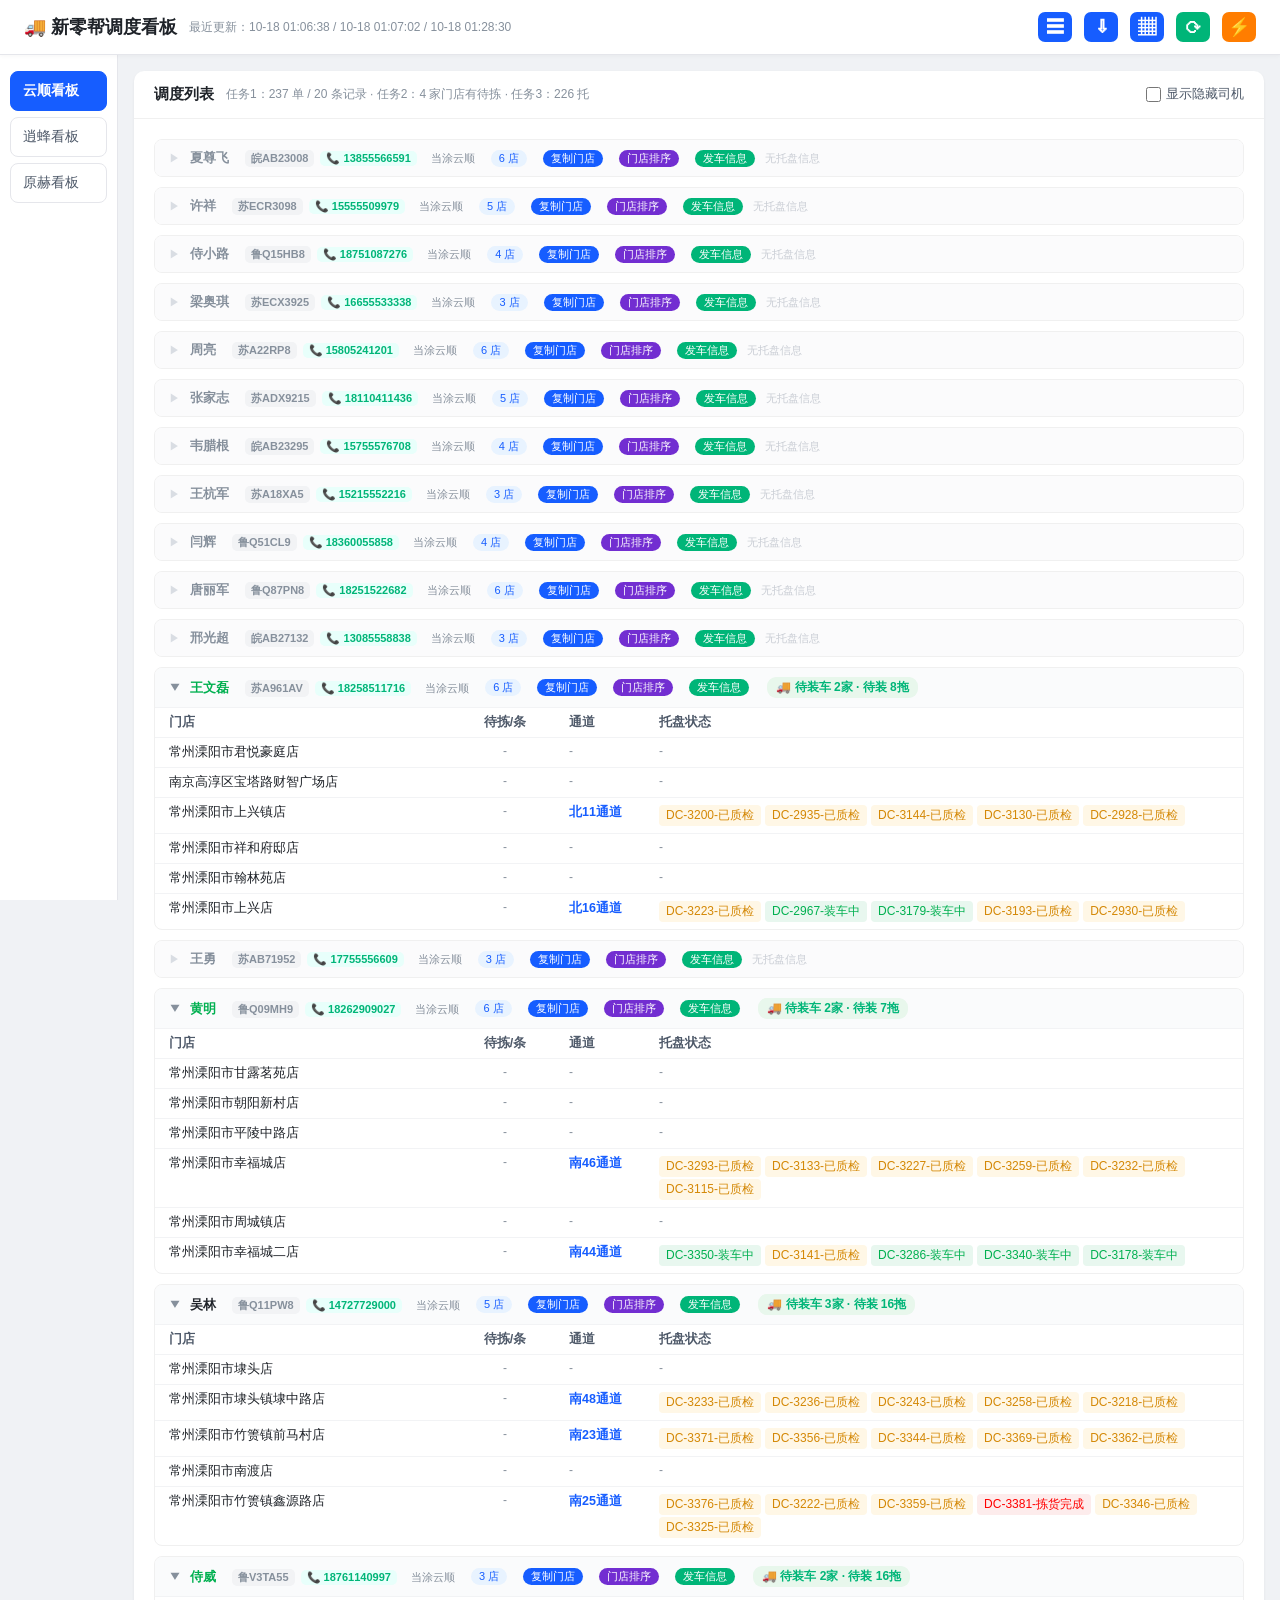
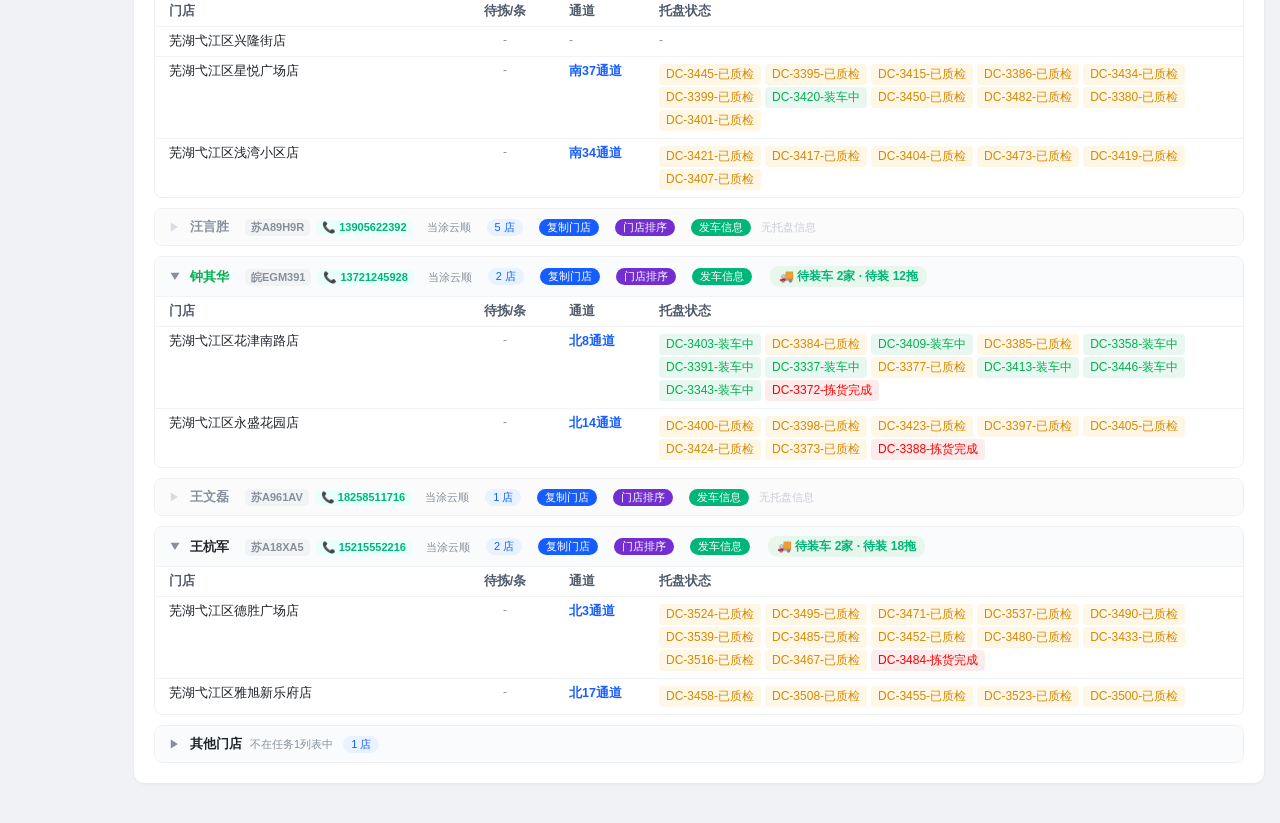
==== commit c96b3fbb: "chore: 2026-10-18T09:31:30 更新 index.html" ====
--- a/index.html
+++ b/index.html
@@ -746,7 +746,6 @@
     pre.textContent = (j.ok?'✅ 执行完成\n':'❌ 执行失败\n') + (j.log||'');
     box.style.display = 'block';
     if(btn) btn.innerHTML = old;
-    if(document.getElementById('tab-drivers').classList.contains('active')) loadDrivers();
   }catch(e){
     // 静态镜像下失败的两类原因，都要自动重试：
     //  ① 隧道地址已过期（隧道重启后地址变了）→ 重取 tunnel_url.js，换址立即重试
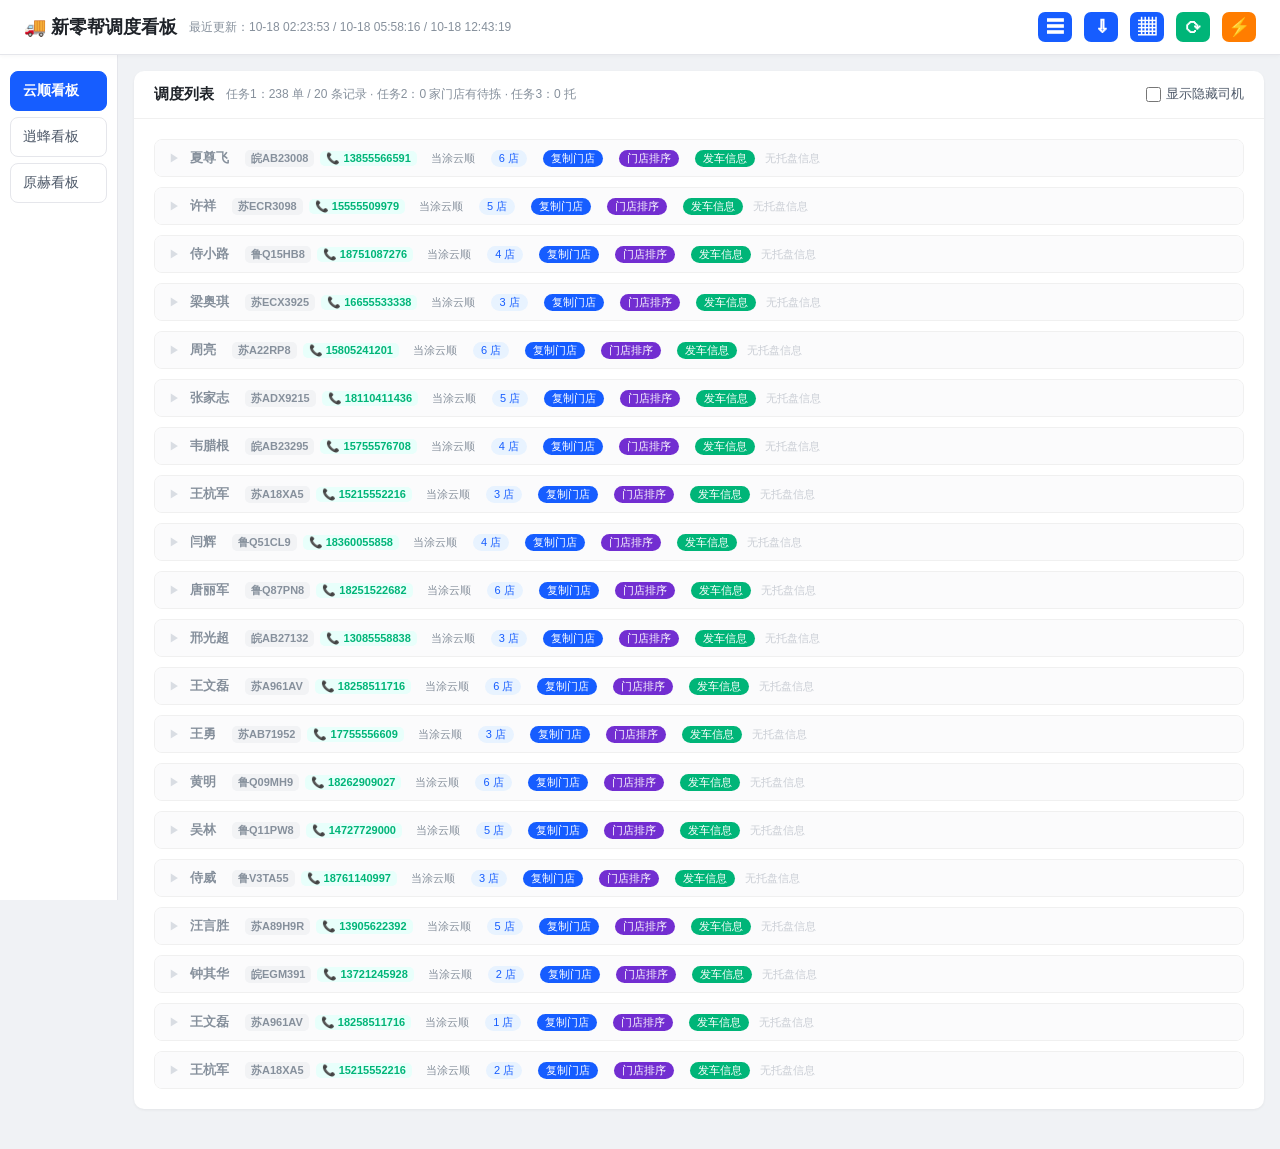
==== commit 1f306142: "chore: 2026-10-18T20:45:48 更新 index.html" ====
--- a/index.html
+++ b/index.html
@@ -725,6 +725,7 @@
   document.querySelectorAll('.btn').forEach(b=>b.disabled=true);
   const btn = document.getElementById('btn-'+tid);
   const LBL = {'1':'☰','2':'⇩','3':'▦','all':'⟳','full':'⚡'};   // 图标按钮：更新完成后恢复图标
+  const TITLES = {'1':'任务更新','2':'待拣更新','3':'集货位更新','all':'待拣+集货更新','full':'全部更新'};
   const old = LBL[tid] || '📋';
   if(btn) btn.innerHTML = '<span class="spin only"></span>';
   try{
@@ -745,21 +746,25 @@
     const box = document.getElementById('log-box'), pre = document.getElementById('log-pre');
     pre.textContent = (j.ok?'✅ 执行完成\n':'❌ 执行失败\n') + (j.log||'');
     box.style.display = 'block';
-    if(btn) btn.innerHTML = old;
+    if(btn){ btn.innerHTML = old; btn.title = TITLES[tid] || ''; }
   }catch(e){
     // 静态镜像下失败的两类原因，都要自动重试：
     //  ① 隧道地址已过期（隧道重启后地址变了）→ 重取 tunnel_url.js，换址立即重试
     //  ② 隧道瞬时抖动（cloudflared 与边缘断连 1~3 秒后自动重连，地址不变）
     //     → 只等 2.5 秒原地重试（【2026-10-15 修复】之前地址不变就不重试，会直接弹失败）
-    if(STATIC_MODE && (isRetry || 0) < 2){
+    // 【2026-10-18 加长重试窗口】快速隧道被回收后，看门狗重启约 1~2 分钟、新地址推到
+    // Pages 再需 1~2 分钟 —— 旧版只重试 2 次（2.5 秒）根本熬不过这个窗口，用户只能干等。
+    // 改为 4 次阶梯等待（2s/12s/25s/40s，合计约 1.5 分钟），每次先重取入口，换址立即重试。
+    const WAITS = [2000, 12000, 25000, 40000];
+    if(STATIC_MODE && (isRetry || 0) < WAITS.length){
       const attempt = isRetry || 0;
       const oldUrl = LIVE_URL;
       LIVE_URL = '';
       const nb = await ensureTunnel();
       if(nb && nb !== oldUrl) return runTask(tid, attempt + 1);   // 换址：立即重试
       if(nb) {
-        if(btn) btn.innerHTML = '<span class="spin only"></span>';
-        await new Promise(r => setTimeout(r, 2500));              // 同址：等边缘恢复
+        if(btn){ btn.innerHTML = '<span class="spin only"></span>'; btn.title = `隧道恢复中，自动第 ${attempt+2} 次尝试…`; }
+        await new Promise(r => setTimeout(r, WAITS[attempt]));     // 同址：等边缘恢复/等新地址推送
         return runTask(tid, attempt + 1);
       }
       LIVE_URL = oldUrl;   // 连入口都拉不到，走下面的失败提示
@@ -768,9 +773,9 @@
       ? '请求超过 3 分钟未响应，已中断。任务可能仍在 Mac 上后台执行，稍后刷新页面查看结果。'
       : (e && e.message) || String(e);
     alert(STATIC_MODE
-      ? '更新失败：'+detail+'\n（已自动重试 2 次仍失败；通常是 Mac 上隧道正在重连，等 10 秒后再点一次即可。页面仍显示最近一次同步的数据）'
+      ? '更新失败：'+detail+'\n（已自动重试 4 次、约 1.5 分钟仍失败；通常是 Mac 上隧道正在重启换址，再等半分钟点一次即可。页面仍显示最近一次同步的数据）'
       : '请求失败: '+detail);
-    if(btn) btn.innerHTML = old;
+    if(btn){ btn.innerHTML = old; btn.title = TITLES[tid] || ''; }
   }finally{
     running = false;
     document.querySelectorAll('.btn').forEach(b=>b.disabled=false);
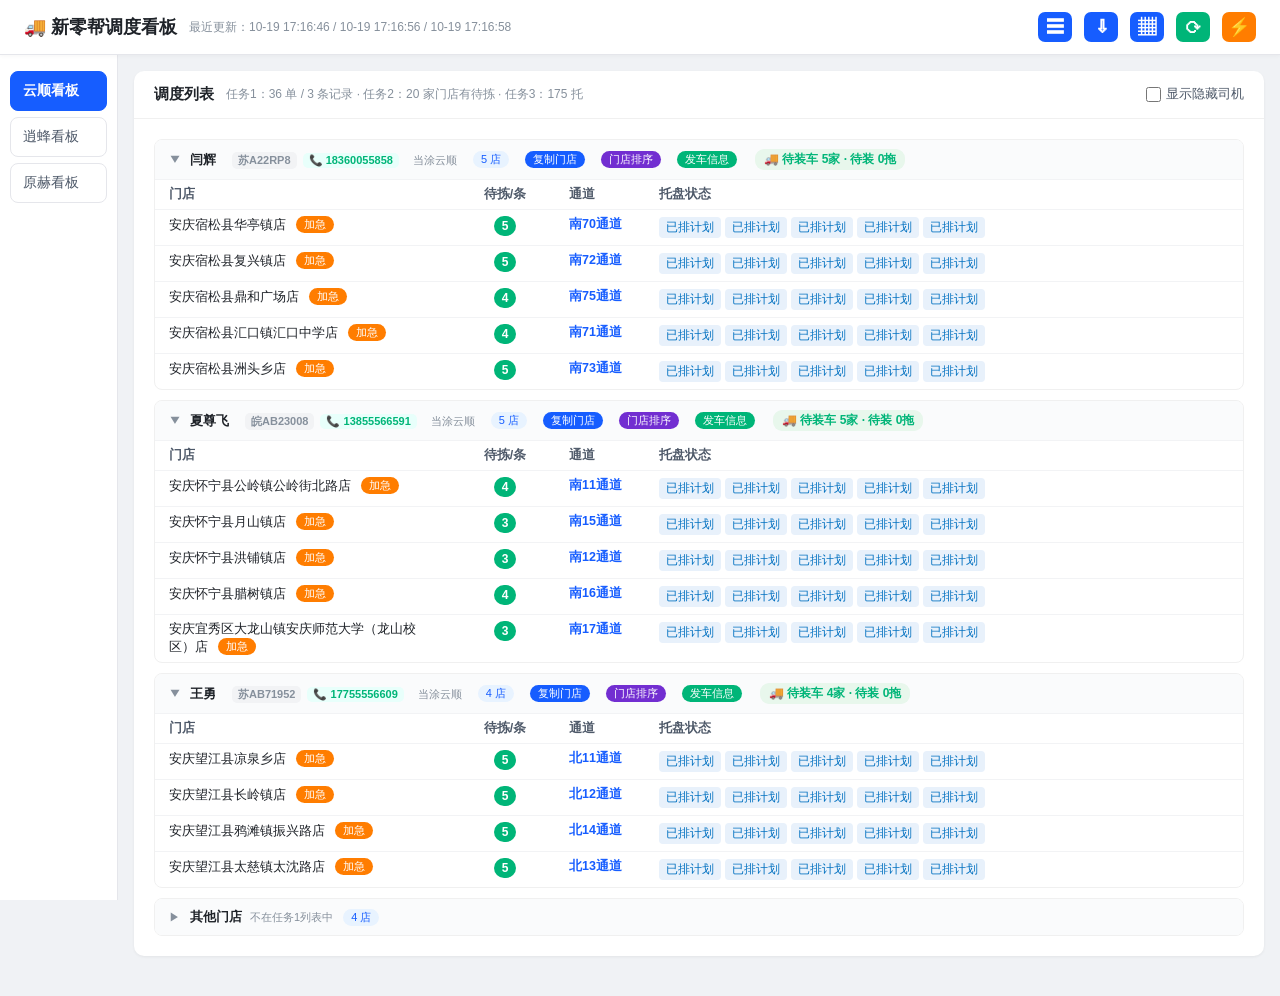
==== commit 6169fd40: "chore: 2026-10-20T01:18:24 更新 index.html" ====
--- a/index.html
+++ b/index.html
@@ -339,9 +339,10 @@
   let gidx = groups.map((_, i) => i);   // 过滤后元素对应的原始下标（copyStores 按 data-gi 取原始组）
   // 【2026-10-18】列表跟随左侧承运商看板：选中某承运商时只显示该劳务的司机任务
   if(selCf){
-    const kept = [];
-    groups.forEach((g, i) => { if((g.carrier||'') && ((g.carrier||'').includes(selCf) || selCf.includes(g.carrier||''))) kept.push(i); });
-    if(kept.length){          // 【保护】全部滤光（如旧快照无 carrier 字段）时保留原列表
+    // 只有旧格式快照（整份都没有 carrier 字段）才跳过过滤；新格式严格过滤，筛完为 0 组就显示空提示（2026-10-20 修复：云顺 0 单时误显示全部）
+    if(groups.some(g => (g.carrier || '').trim())){
+      const kept = [];
+      groups.forEach((g, i) => { const c = g.carrier || ''; if(c && (c.includes(selCf) || selCf.includes(c))) kept.push(i); });
       groups = kept.map(i => groups[i]);
       gidx = kept;
     }
@@ -431,7 +432,7 @@
       <table><colgroup><col class="w-store"><col class="w-wait"><col class="w-chan"><col></colgroup><tr><th>门店</th><th class="c">待拣/条</th><th>通道</th><th>托盘状态</th></tr>${rows}</table>
     </details>`;
   }
-  body.innerHTML = html || '<div class="empty">暂无门店数据</div>';
+  body.innerHTML = html || `<div class="empty">${selCf ? esc(selCf) + ' 今日暂无已调度运单' : '暂无门店数据'}</div>`;
 
   let sub = [];
   if(t1){
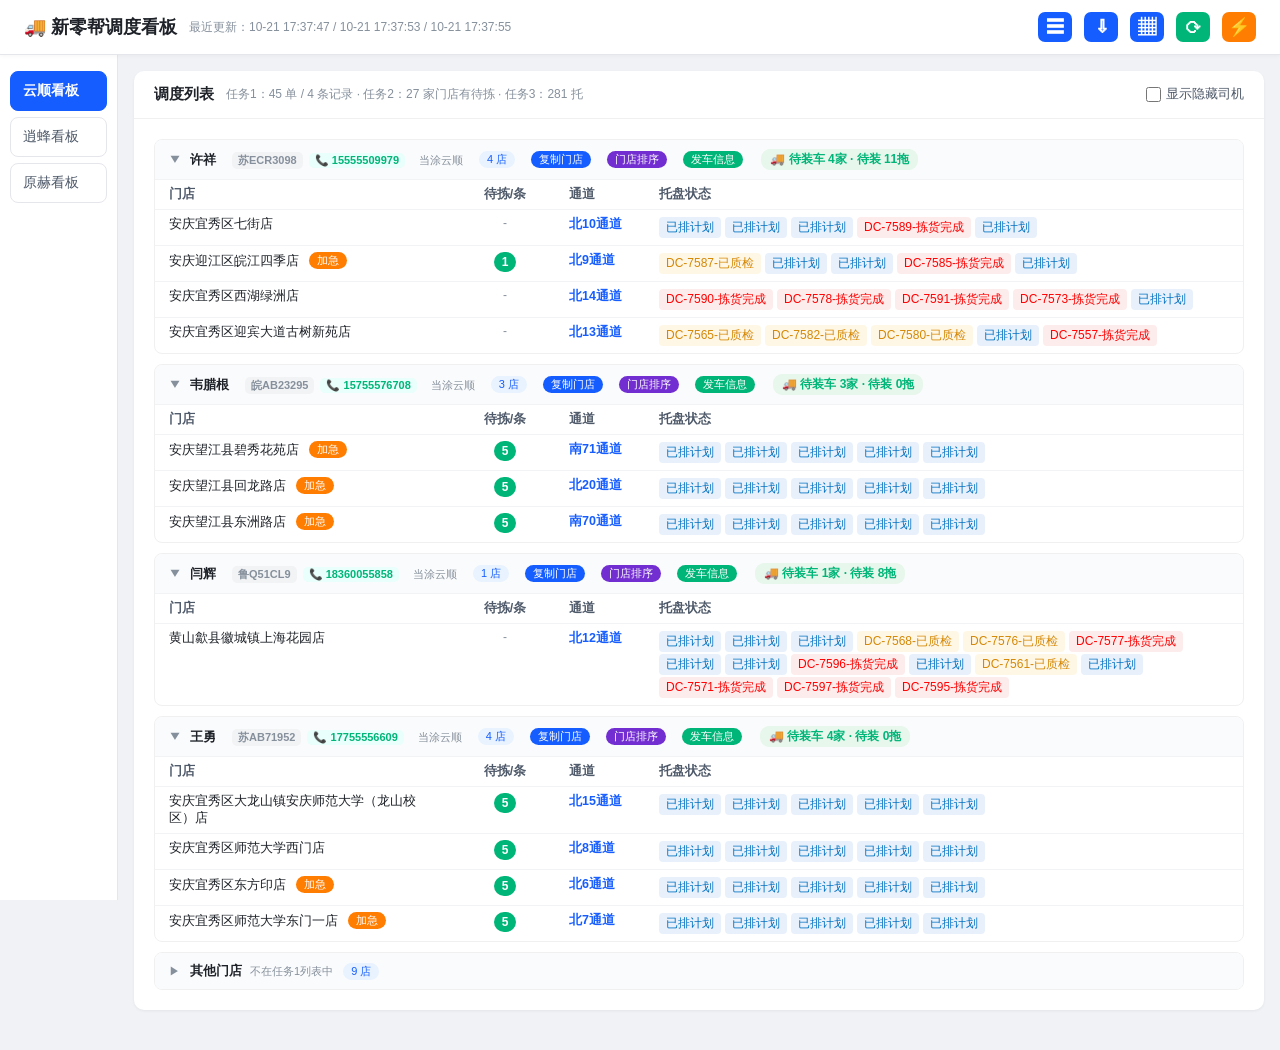
==== commit 5939a915: "chore: 2026-10-22T01:39:15 更新 index.html" ====
--- a/index.html
+++ b/index.html
@@ -740,6 +740,17 @@
     const ctrl = new AbortController();
     const timer = setTimeout(()=>ctrl.abort(), TMO);
     const r = await fetch(url, {method:'POST', signal: ctrl.signal}).finally(()=>clearTimeout(timer));
+    if(r.status === 409){
+      // 【2026-10-22 修复】409 = 服务端提示「有任务正在执行中」（防并发锁），不是故障。
+      // 之前当成报错还走 4 次重试，任务跑得久时 4 次全撞 409，用户只看到莫名的「报错 409」。
+      let msg = '有任务正在执行中，请稍候';
+      try{ const jb = await r.json(); if(jb && jb.log) msg = jb.log; }catch(_){}
+      if(btn){ btn.innerHTML = old; btn.title = TITLES[tid] || ''; }
+      const box = document.getElementById('log-box'), pre = document.getElementById('log-pre');
+      pre.textContent = '⏳ ' + msg + '（上一次更新还没跑完，等它结束后再点即可）';
+      box.style.display = 'block';
+      return;   // 不重试、不弹错误框
+    }
     if(!r.ok) throw new Error('HTTP '+r.status);
     const j = await r.json();
     await fetchDriversMap();   // 任务更新可能新增司机，先刷新名单再渲染（托盘车过滤用）
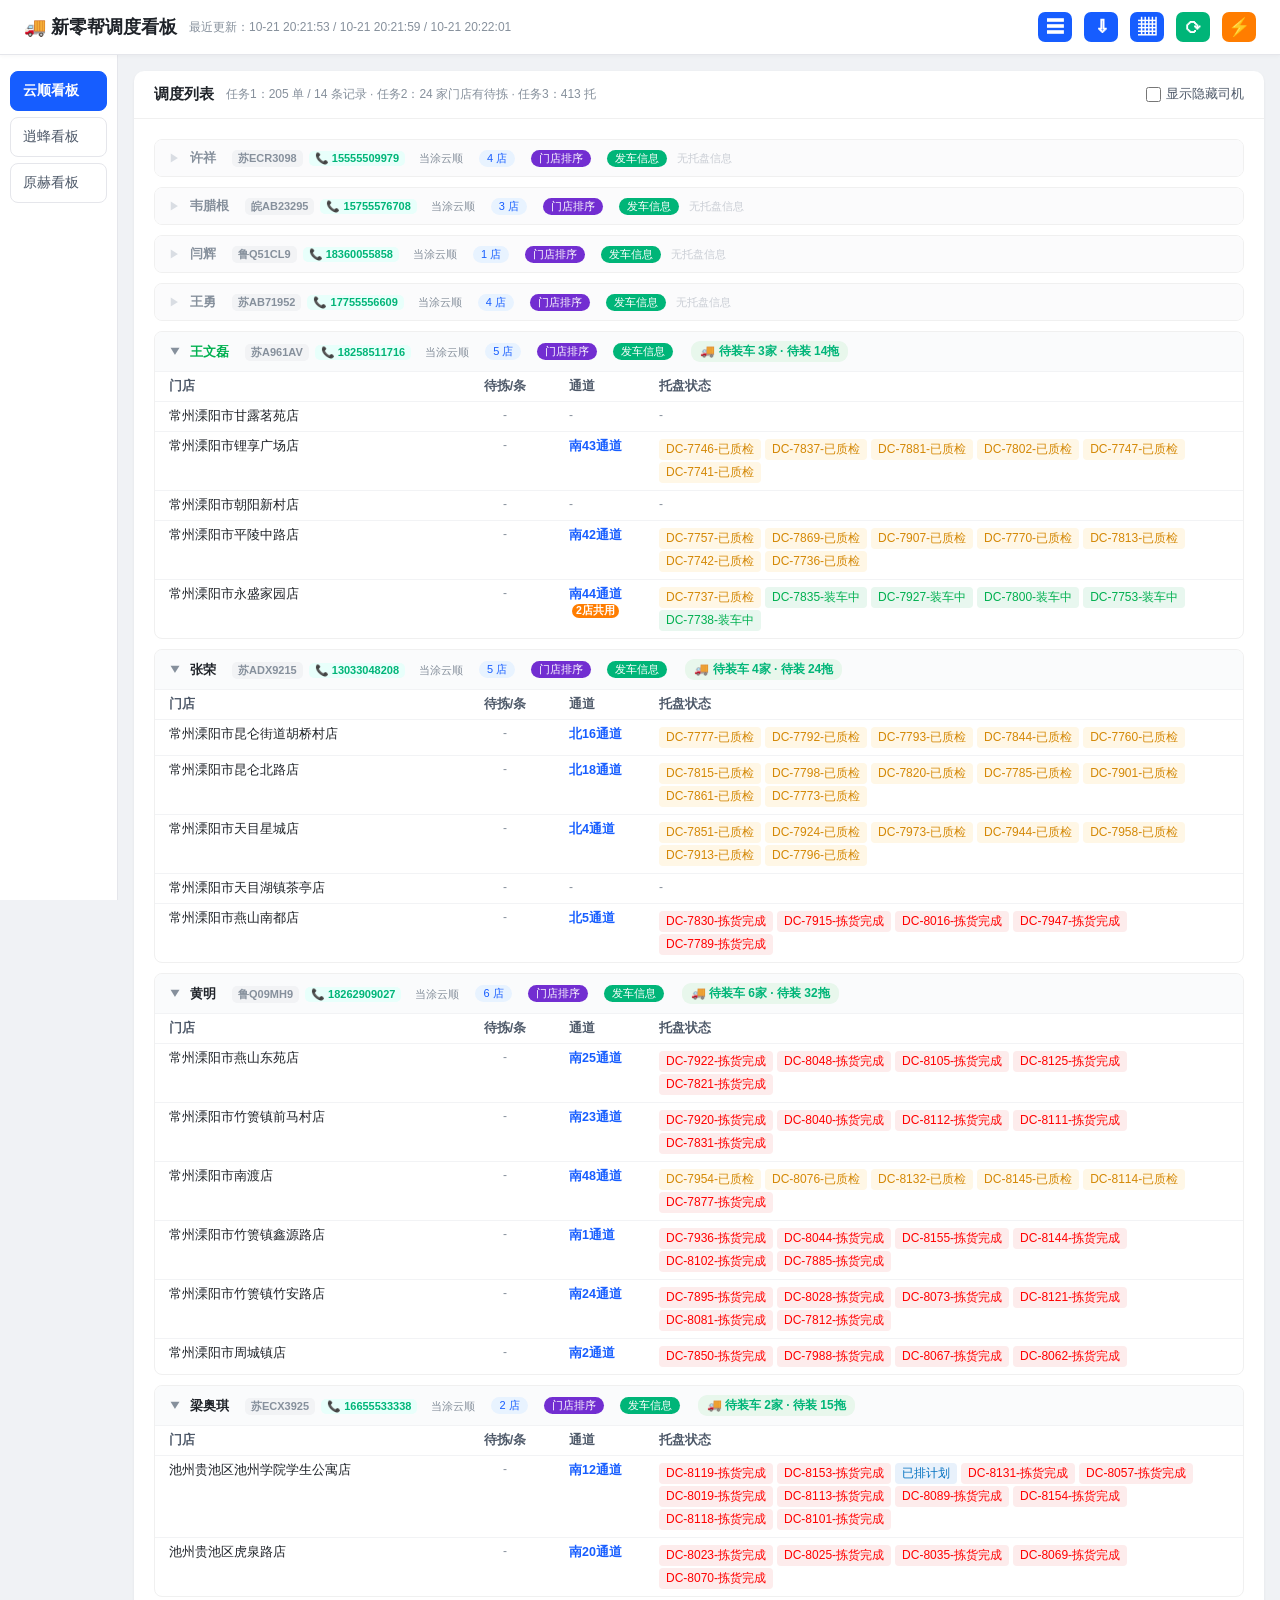
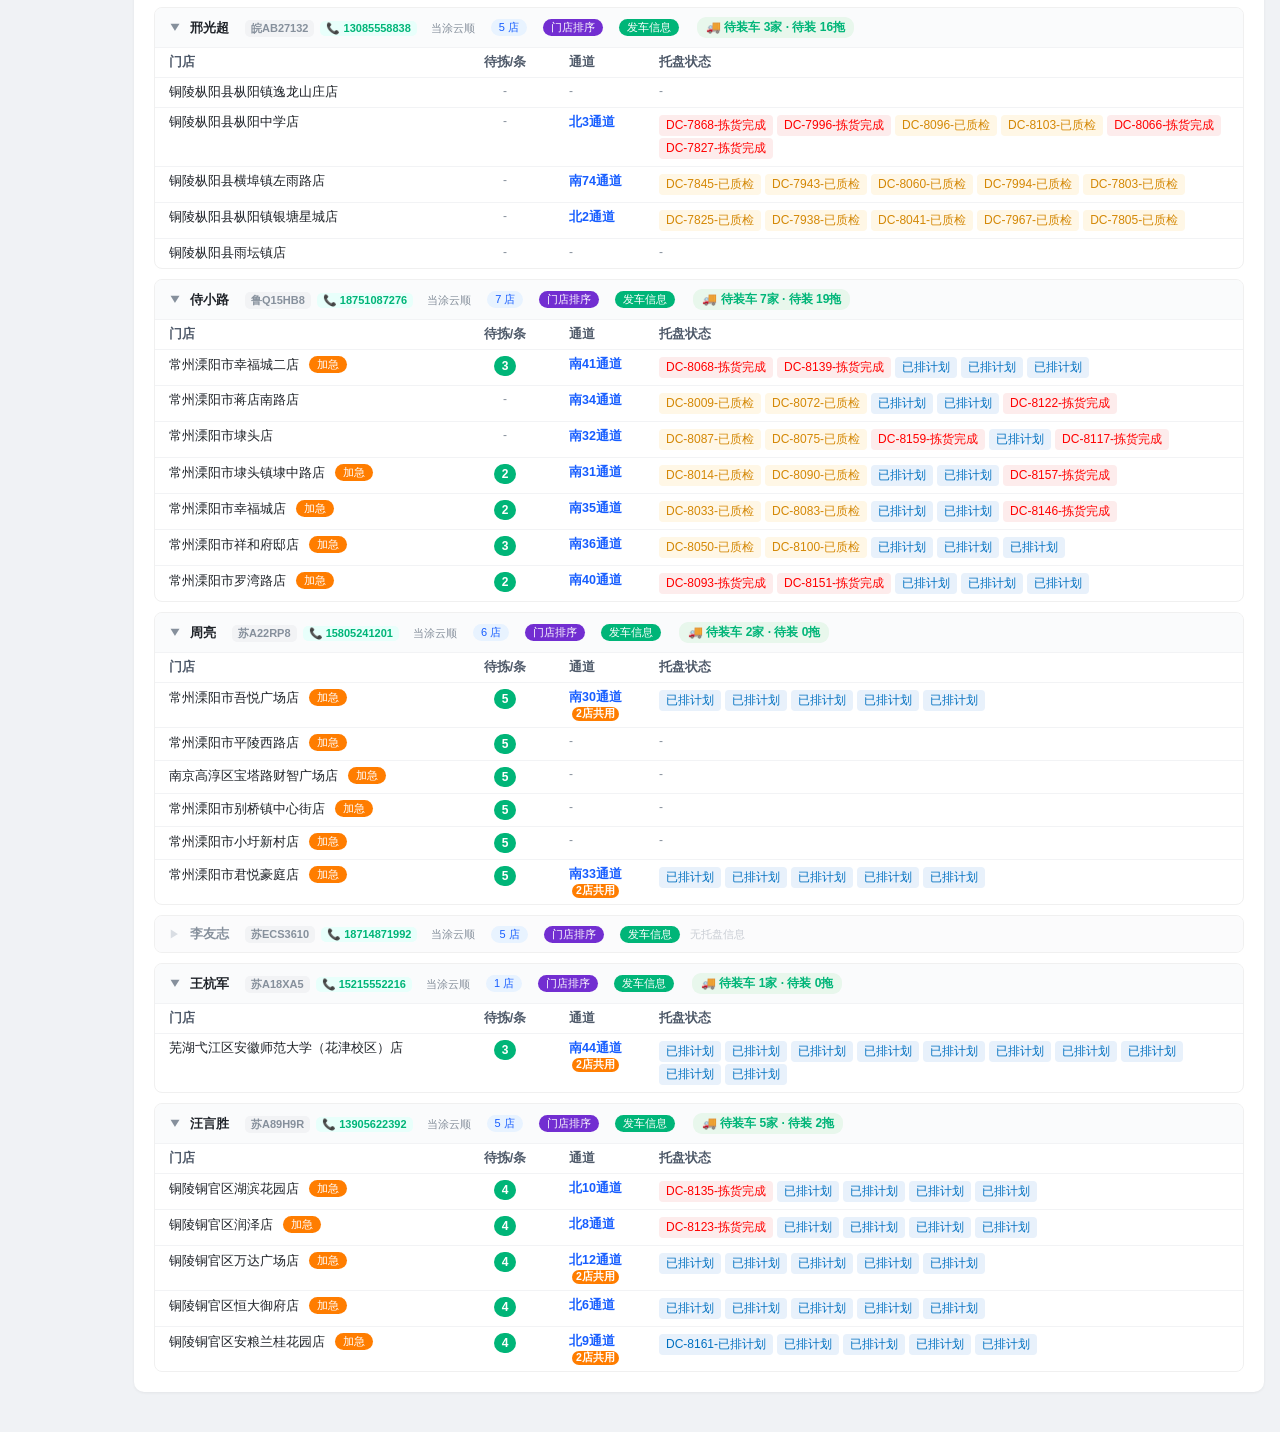
==== commit d7d9d863: "chore: 2026-10-22T04:22:34 更新 index.html" ====
--- a/index.html
+++ b/index.html
@@ -75,9 +75,6 @@
   .rush-btn { margin-left:10px; padding:1px 8px; font-size:11px; border:none; border-radius:9px; background:#ff7d00; color:#fff; cursor:pointer; vertical-align:1px; }
   .rush-btn:hover { background:#ff9a2e; }
   .rush-btn:disabled { background:#c9cdd4; cursor:default; }
-  .copy-btn { margin-left:6px; padding:1px 8px; font-size:11px; border:none; border-radius:9px; background:#165dff; color:#fff; cursor:pointer; vertical-align:1px; }
-  .copy-btn:hover { background:#4080ff; }
-  .copy-btn.ok { background:#00b578; }
   .depart-btn { margin-left:6px; padding:1px 8px; font-size:11px; border:none; border-radius:9px; background:#00b578; color:#fff; cursor:pointer; vertical-align:1px; }
   .depart-btn:hover { background:#23c082; }
   .depart-btn:disabled { background:#c9cdd4; cursor:default; }
@@ -148,8 +145,8 @@
     .driver-cell { order:1; flex:1 1 auto; min-width:0; display:flex; flex-wrap:wrap; align-items:center; row-gap:4px; }
     .drv-contact { margin-left:0; }
     .g-cnt { order:2; flex:none; }
-    .copy-btn, .route-btn, .depart-btn { order:3; margin-left:0; flex:1 1 0; text-align:center; padding:7px 0; font-size:12px; }
-    .copy-btn { order:3; } .route-btn { order:4; } .depart-btn { order:5; }
+    .route-btn, .depart-btn { order:3; margin-left:0; flex:1 1 0; text-align:center; padding:7px 0; font-size:12px; }
+    .route-btn { order:4; } .depart-btn { order:5; }
     .load-progress { order:6; width:100%; text-align:center; margin-left:0; padding:6px 0; font-size:12.5px; }
     .g-none { order:7; width:100%; text-align:right; }
     .carrier-edit { width:72px; }
@@ -336,7 +333,7 @@
   let html = '';
   let selCf = CARRIER_NAME[CUR_CARRIER] || '';   // 当前承运商（左侧菜单标签页，'' = 全部）
   let groups = (t1 && t1.groups) || [];
-  let gidx = groups.map((_, i) => i);   // 过滤后元素对应的原始下标（copyStores 按 data-gi 取原始组）
+  let gidx = groups.map((_, i) => i);   // 过滤后元素对应的原始下标（预留）
   // 【2026-10-18】列表跟随左侧承运商看板：选中某承运商时只显示该劳务的司机任务
   if(selCf){
     // 只有旧格式快照（整份都没有 carrier 字段）才跳过过滤；新格式严格过滤，筛完为 0 组就显示空提示（2026-10-20 修复：云顺 0 单时误显示全部）
@@ -358,7 +355,7 @@
   const willShow = groups.filter(g => { const d = DRIVERS[g.driver]; return showPallet || !d || !!d.scattered || knownN === 0; }).length;
   const filterDrv = willShow > 0 || groups.length === 0;
   groups.forEach((g, k) => {
-    const gi = gidx[k];   // 原始下标：copyStores/按钮按它取未过滤的组数据
+    const gi = gidx[k];   // 原始下标（预留）
     const d = DRIVERS[g.driver];
     const isScattered = d ? !!d.scattered : (knownN === 0);  // 司机名单未加载到时兜底全显示
     if(filterDrv && !showPallet && !isScattered) return;
@@ -397,7 +394,6 @@
       <span class="arrow">▶</span>
       <span class="driver-cell"><b class="${loadingN?'loading':''}"${loadingN?` title="该司机当前有 ${loadingN} 托装车中"`:''}>${esc(g.driver)||'(未知司机)'}</b>${contactHtml}<span class="carrier-edit" title="劳务名称">${esc(carrierOf(g))}</span></span>
       <span class="g-cnt">${g.stores.length} 店</span>
-      <button class="copy-btn" data-gi="${gi}" onclick="copyStores(this);event.preventDefault();event.stopPropagation();" title="复制该司机名下门店列表，用于发送给司机">复制门店</button>
       <button class="route-btn" data-driver="${esc(g.driver)}" onclick="storeRoute(this);event.preventDefault();event.stopPropagation();" title="按从马鞍山顺丰丰泰产业园出发的货车最优路线排序该司机名下门店">门店排序</button>
       <button class="depart-btn" data-driver="${esc(g.driver)}" onclick="departInfo(this);event.preventDefault();event.stopPropagation();" title="查询该司机当天运输中订单，生成发车信息">发车信息</button>
       ${loadProg}
@@ -533,13 +529,6 @@
 
 // 复制单个门店名称（门店旁小按钮）
 // 复制司机名下门店列表：优先 clipboard API，局域网 http 环境降级 execCommand
-function copyStores(btn){
-  const gi = +btn.dataset.gi;
-  const g = LAST && LAST['1'] && LAST['1'].groups && LAST['1'].groups[gi];
-  if(!g || !g.stores || !g.stores.length){ alert('未找到该司机名下门店数据'); return; }
-  const text = g.stores.join('\n\n');
-  copyText(text, btn, '复制门店');
-}
 function copyText(text, btn, oldLabel){
   const done = () => {
     btn.textContent = '已复制✓'; btn.classList.add('ok'); btn.disabled = true;
